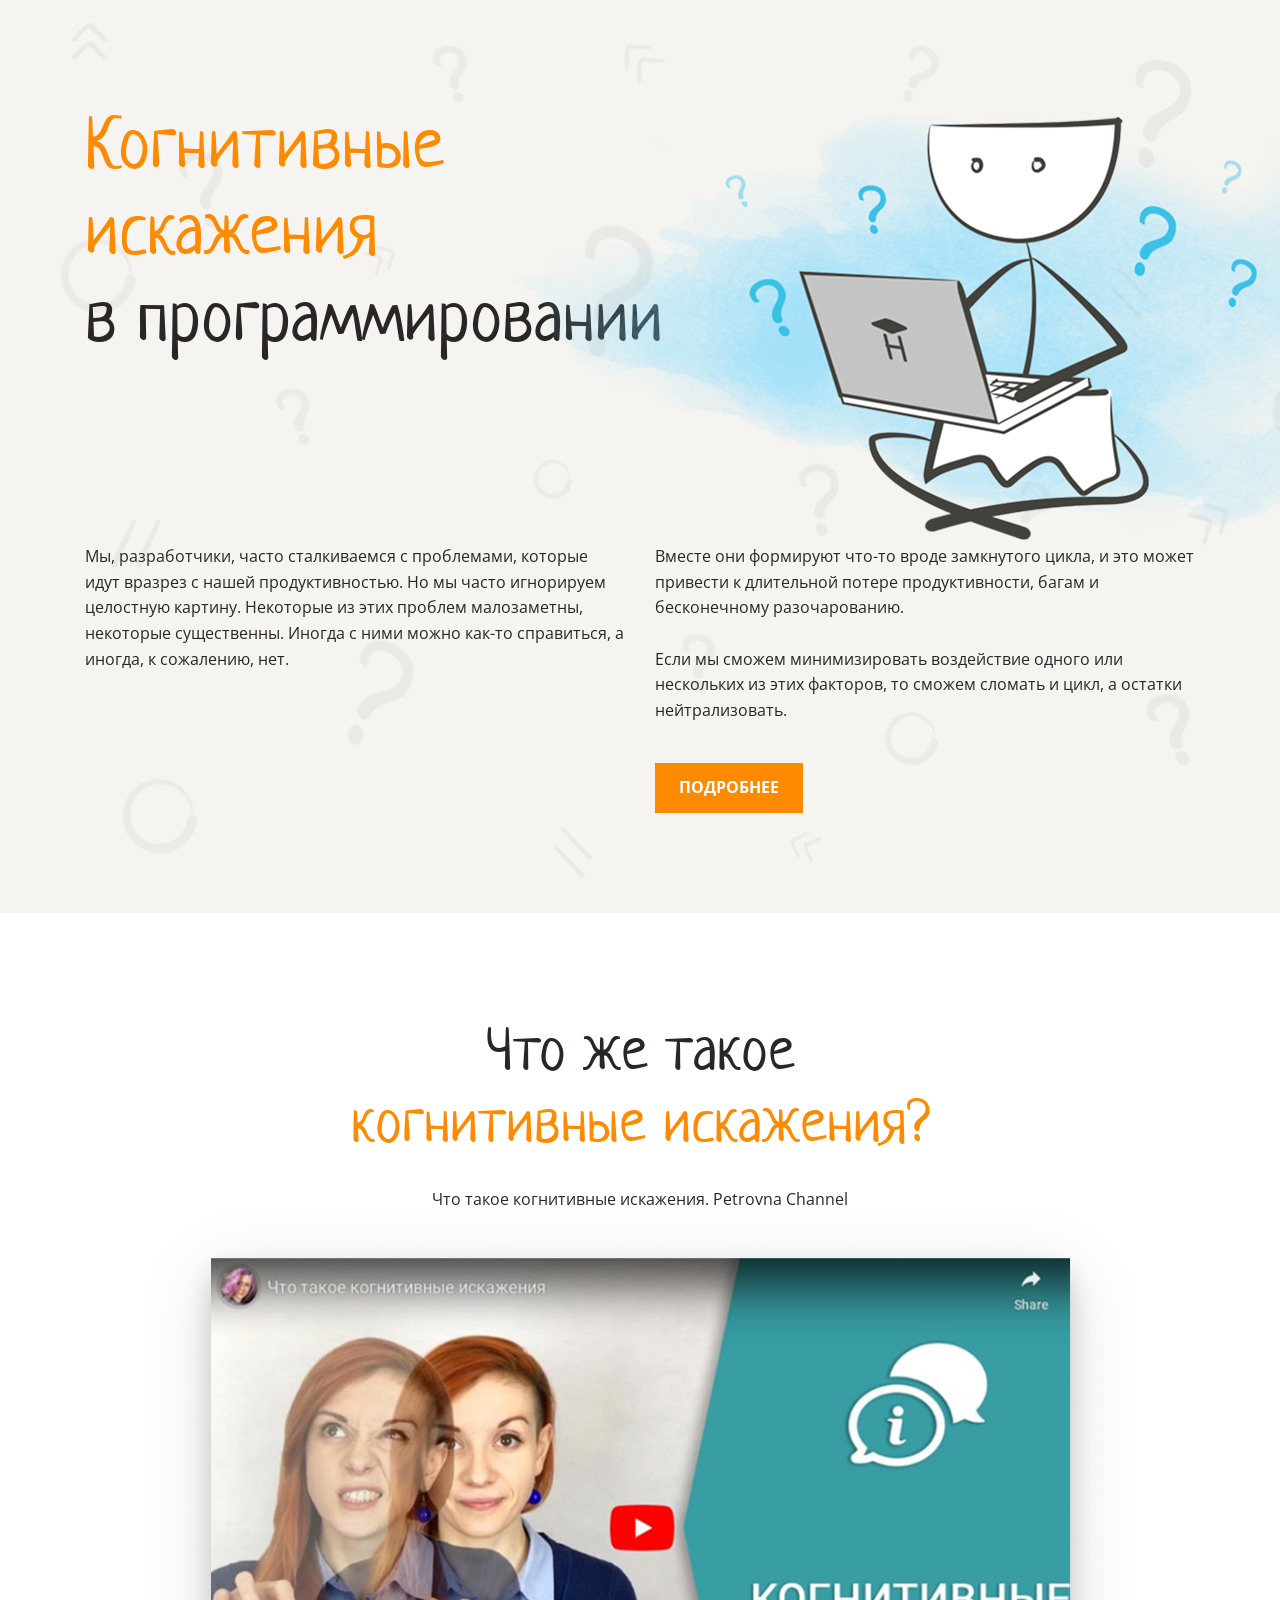
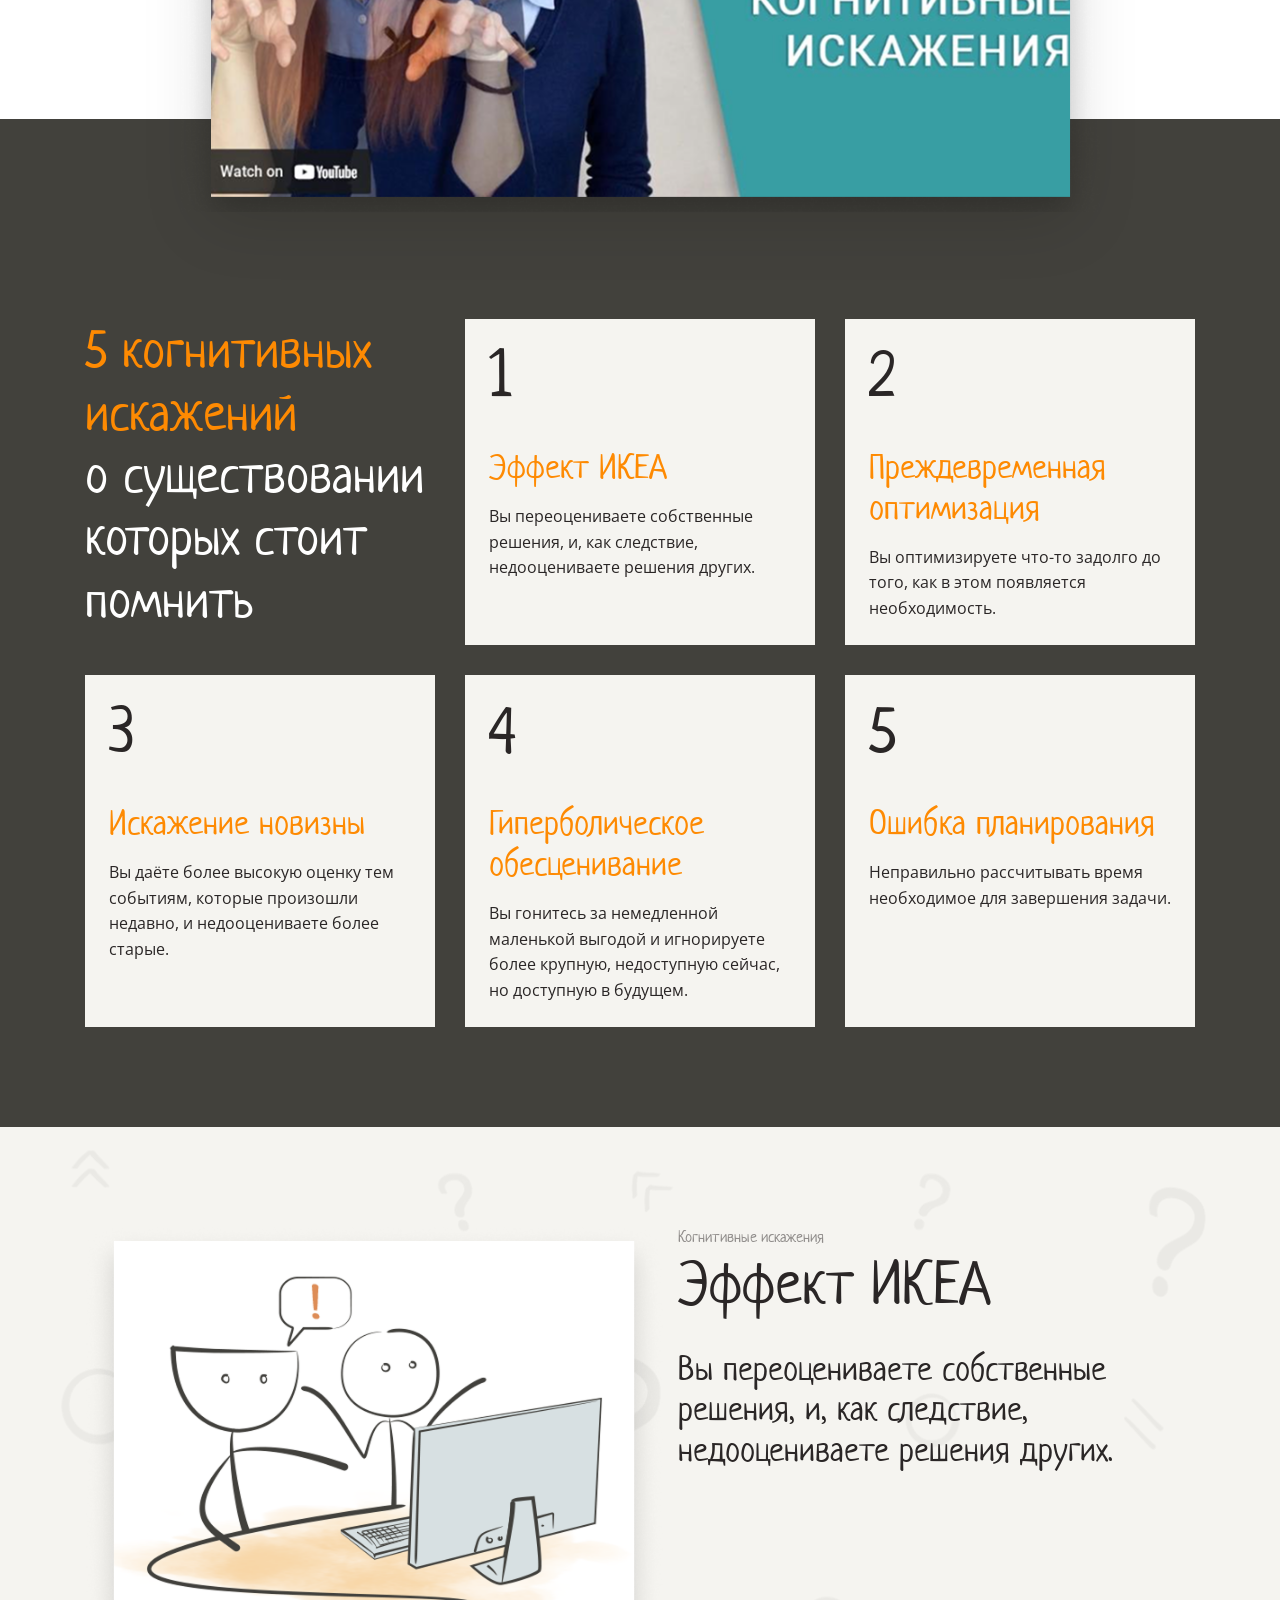
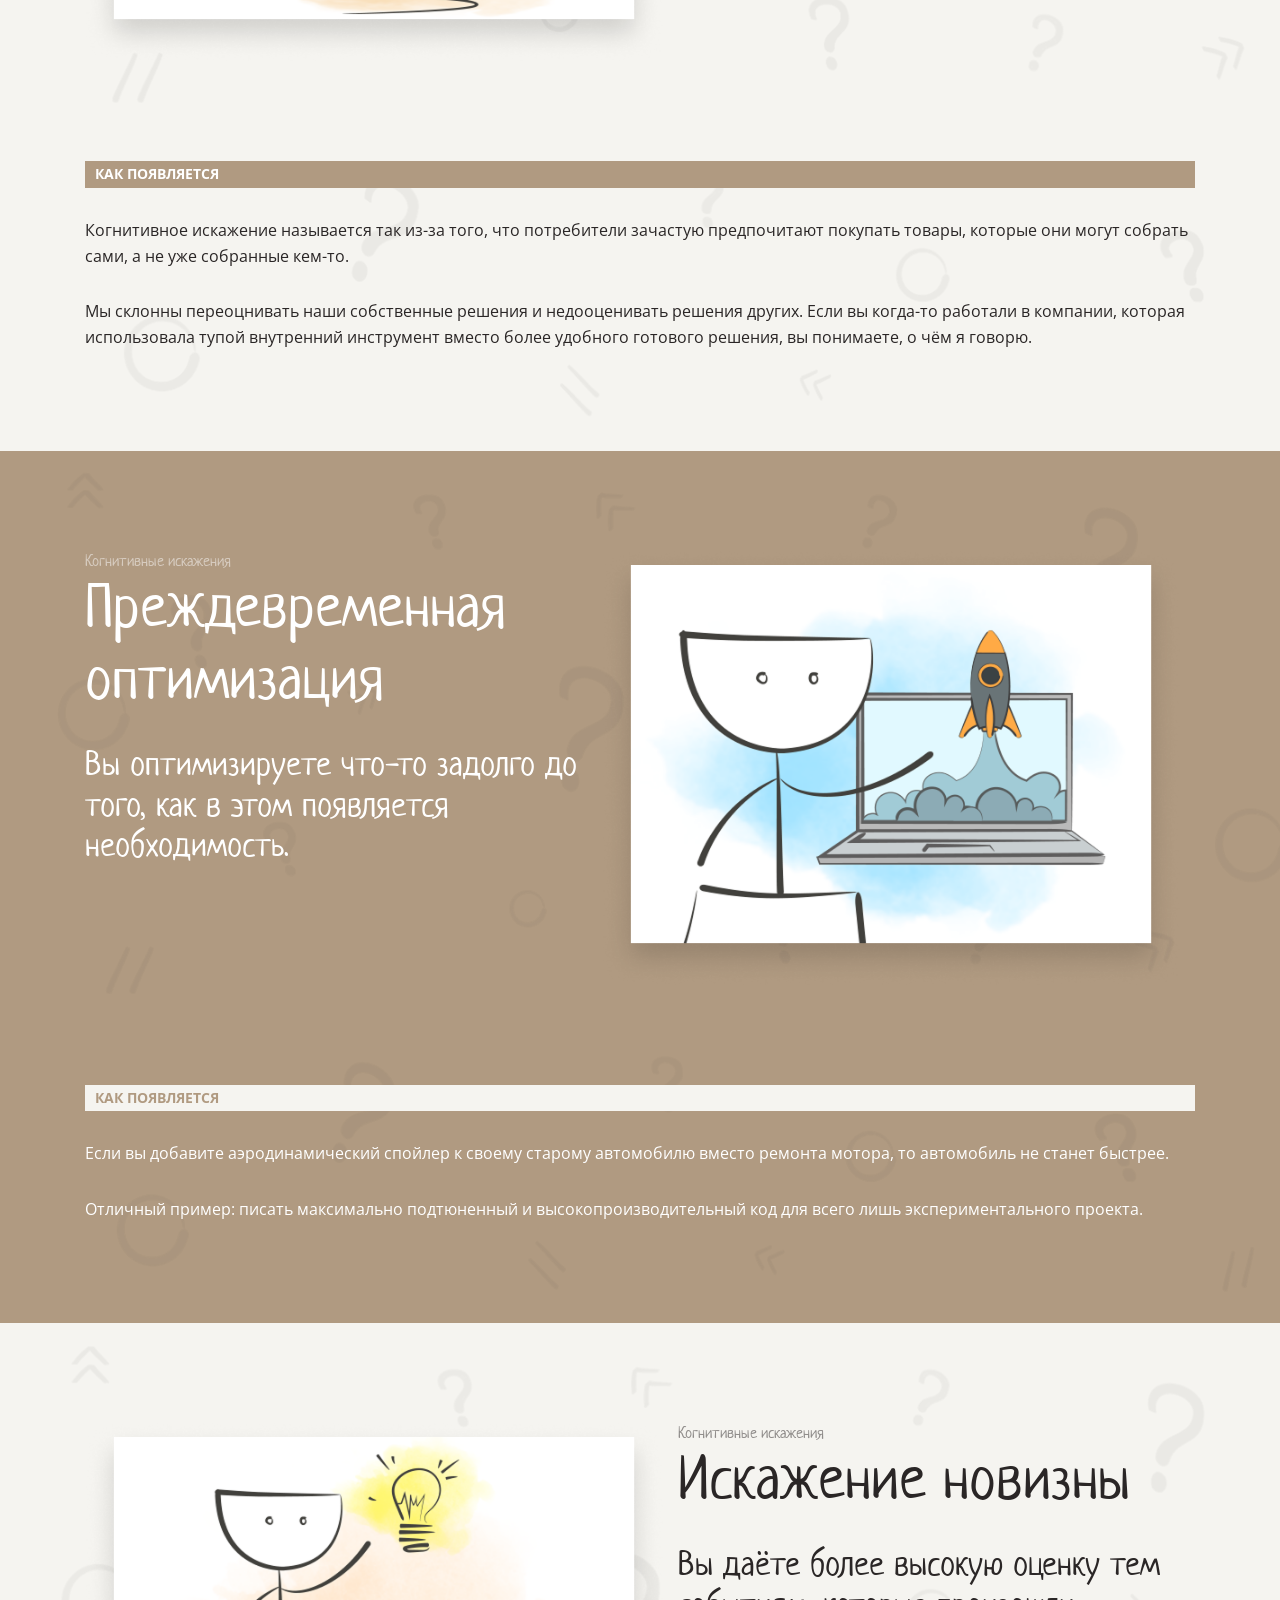
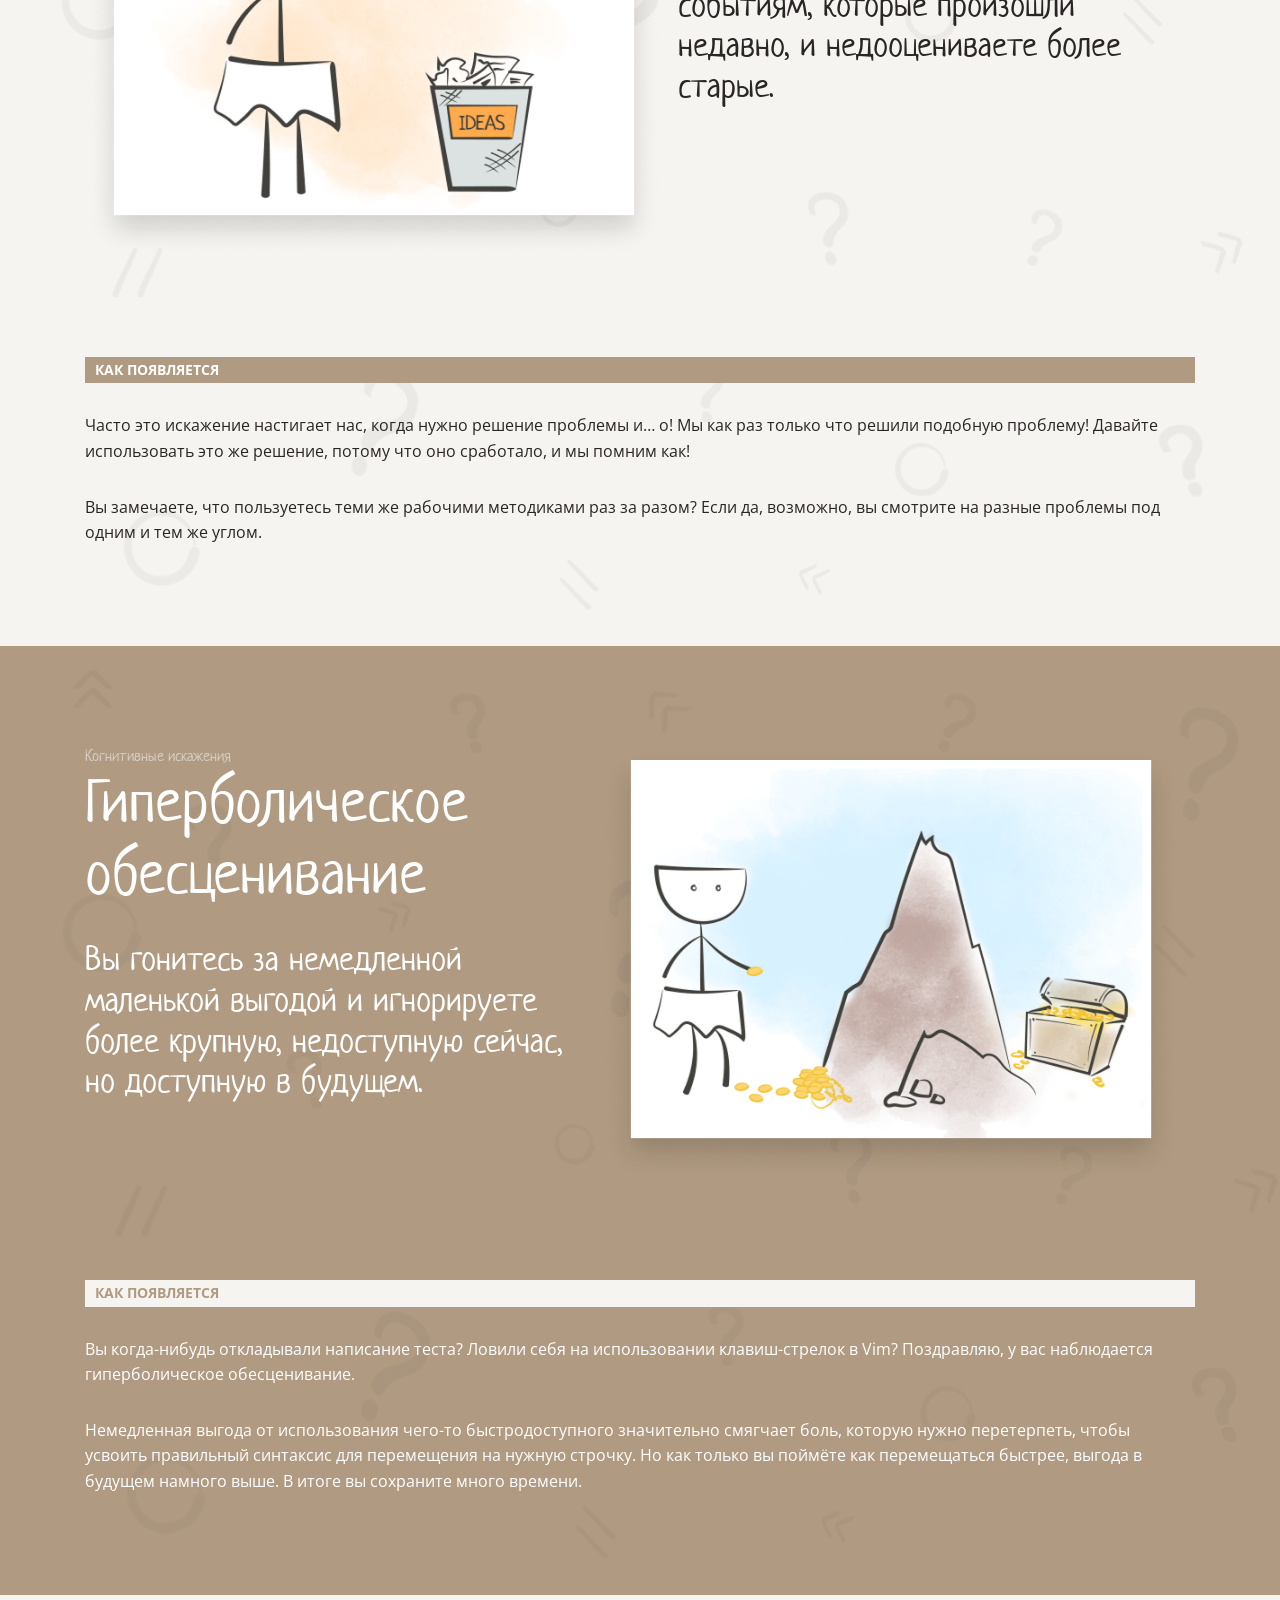
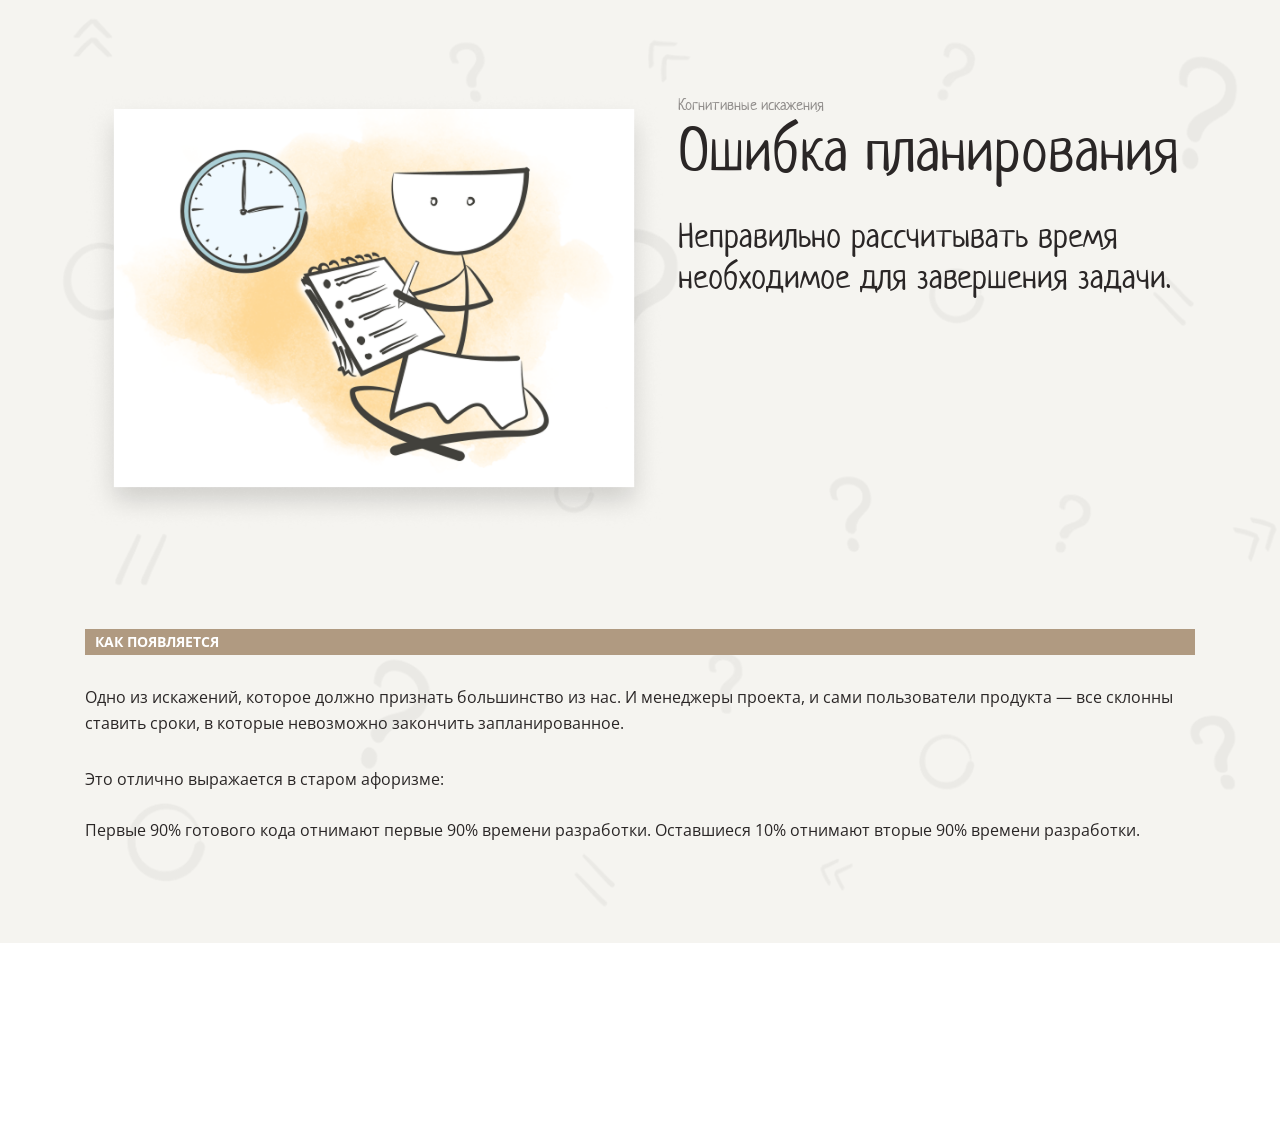
==== index.html @ e2f49291 "refactor: change header html and css - OOCSS and Atomic CSS" ====
<!doctype html>
<html lang="ru">
  <head>
    <meta charset="UTF-8" />
    <meta name="viewport" content="width=device-width, initial-scale=1.0" />
    <meta http-equiv="X-UA-Compatible" content="ie=edge" />
    <title>Когнитивные искажения</title>

    <link rel="stylesheet" href="./src/styles/style.css" />
  </head>
  <body>
    <header class="wrapper bg-light">
      <section>
        <div class="box">
          <h1 class="mb-185">
            <span class="text-primary">Когнитивные<br />искажения<br /></span>в
            программировании
          </h1>
          <img
            class="header-image"
            src="/images/image1.png"
            alt="Декоративная картинка"
          />
          <section class="header-container">
            <div class="header-column">
              <p>
                Мы, разработчики, часто сталкиваемся с проблемами, которые идут
                вразрез с нашей продуктивностью. Но мы часто игнорируем
                целостную картину. Некоторые из этих проблем малозаметны,
                некоторые существенны. Иногда с ними можно как-то справиться, а
                иногда, к сожалению, нет.
              </p>
            </div>
            <div class="header-column">
              <p>
                Вместе они формируют что-то вроде замкнутого цикла, и это может
                привести к длительной потере продуктивности, багам и
                бесконечному разочарованию.
              </p>
              <br />
              <p class="mb-40">
                Если мы сможем минимизировать воздействие одного или нескольких
                из этих факторов, то сможем сломать и цикл, а остатки
                нейтрализовать.
              </p>
              <a class="btn btn-primary" href="#navigation">Подробнее</a>
            </div>
          </section>
        </div>
      </section>
    </header>
    <main>
      <section id="preview-image" class="box">
        <h2 class="text-center mb-30">
          Что же такое<br /><span class="text-primary"
            >когнитивные искажения?</span
          >
        </h2>
        <figure class="text-center mb-n100">
          <figcaption class="mb-30">
            Что такое когнитивные искажения. Petrovna Channel
          </figcaption>
          <a
            href="https://youtu.be/jie9AizBqss?feature=shared"
            target="_blank"
            class="d-inline-block drop-shadow"
          >
            <img
              src="/images/video.png"
              alt="Превью"
              width="919"
              height="569"
            />
          </a>
        </figure>
      </section>
      <section id="navigation">
        <div class="box pt-200">
          <div class="squares-box">
            <h3 class="square">
              <span class="text-primary">5 когнитивных искажений</span><br />
              <span class="text-white"
                >о существовании которых стоит помнить</span
              >
            </h3>
            <article class="square">
              <div class="square-number mb-40">1</div>
              <h4 class="text-primary mb-16">Эффект ИКЕА</h4>
              <p>
                Вы переоцениваете собственные решения, и, как следствие,
                недооцениваете решения других.
              </p>
            </article>
            <article class="square">
              <div class="square-number mb-40">2</div>
              <h4 class="text-primary mb-16">Преждевременная оптимизация</h4>
              <p>
                Вы оптимизируете что-то задолго до того, как в этом появляется
                необходимость.
              </p>
            </article>
            <article class="square">
              <div class="square-number mb-40">3</div>
              <h4 class="text-primary mb-16">Искажение новизны</h4>
              <p>
                Вы даёте более высокую оценку тем событиям, которые произошли
                недавно, и недооцениваете более старые.
              </p>
            </article>
            <article class="square">
              <div class="square-number mb-40">4</div>
              <h4 class="text-primary mb-16">Гиперболическое обесценивание</h4>
              <p>
                Вы гонитесь за немедленной маленькой выгодой и игнорируете более
                крупную, недоступную сейчас, но доступную в будущем.
              </p>
            </article>
            <article class="square">
              <div class="square-number mb-40">5</div>
              <h4 class="text-primary mb-16">Ошибка планирования</h4>
              <p>
                Неправильно рассчитывать время необходимое для завершения
                задачи.
              </p>
            </article>
          </div>
        </div>
      </section>
      <section id="ikea-effect">
        <article class="box">
          <header class="ikea-effect-header mb-100">
            <img
              src="/images/persons.png"
              alt="Декоративная картинка"
              width="578"
              height="434"
            />
            <div class="w-502">
              <p class="text-secondary font-neucha font-24 ln-12">
                Когнитивные искажения
              </p>
              <h2 class="mb-30">Эффект ИКЕА</h2>
              <p class="font-neucha text-34 ln-12">
                Вы переоцениваете собственные решения, и, как следствие,
                недооцениваете решения других.
              </p>
            </div>
          </header>
          <section class="ikea-effect-content">
            <h5 class="block-header">Как появляется</h5>
            <p class="column">
              Когнитивное искажение называется так из-за того, что потребители
              зачастую предпочитают покупать товары, которые они могут собрать
              сами, а не уже собранные кем-то.
            </p>
            <p class="column">
              Мы склонны переоцнивать наши собственные решения и недооценивать
              решения других. Если вы когда-то работали в компании, которая
              использовала тупой внутренний инструмент вместо более удобного
              готового решения, вы понимаете, о чём я говорю.
            </p>
          </section>
        </article>
      </section>

      <section id="premature-optimization">
        <article class="box">
          <header class="ikea-effect-header mb-100">
            <div class="w-502">
              <p class="text-secondary-light font-neucha font-24 ln-12">
                Когнитивные искажения
              </p>
              <h2 class="mb-30 text-white">Преждевременная оптимизация</h2>
              <p class="font-neucha text-34 ln-12 text-white">
                Вы оптимизируете что-то задолго до того, как в этом появляется
                необходимость.
              </p>
            </div>
            <img
              src="/images/laptop.png"
              alt="Декоративная картинка"
              width="578"
              height="434"
            />
          </header>
          <section class="ikea-effect-content">
            <h5 class="block-header text-brown bg-light">Как появляется</h5>
            <p class="column text-white">
              Если вы добавите аэродинамический спойлер к своему старому
              автомобилю вместо ремонта мотора, то автомобиль не станет быстрее.
            </p>
            <p class="column text-white">
              Отличный пример: писать максимально подтюненный и
              высокопроизводительный код для всего лишь экспериментального
              проекта.
            </p>
          </section>
        </article>
      </section>

      <section id="distortion-of-novelty">
        <article class="box">
          <header class="ikea-effect-header mb-100">
            <img
              src="/images/person2.png"
              alt="Декоративная картинка"
              width="578"
              height="434"
            />
            <div class="w-502">
              <p class="text-secondary font-neucha font-24 ln-12">
                Когнитивные искажения
              </p>
              <h2 class="mb-30 text-dark">Искажение новизны</h2>
              <p class="font-neucha text-34 ln-12 text-dark">
                Вы даёте более высокую оценку тем событиям, которые произошли
                недавно, и недооцениваете более старые.
              </p>
            </div>
          </header>
          <section class="ikea-effect-content">
            <h5 class="block-header text-white bg-brown">Как появляется</h5>
            <p class="column text-dark">
              Часто это искажение настигает нас, когда нужно решение проблемы и…
              о! Мы как раз только что решили подобную проблему! Давайте
              использовать это же решение, потому что оно сработало, и мы помним
              как!
            </p>
            <p class="column text-dark">
              Вы замечаете, что пользуетесь теми же рабочими методиками раз за
              разом? Если да, возможно, вы смотрите на разные проблемы под одним
              и тем же углом.
            </p>
          </section>
        </article>
      </section>

      <section id="premature-optimization">
        <article class="box">
          <header class="ikea-effect-header mb-100">
            <div class="w-502">
              <p class="text-secondary-light font-neucha font-24 ln-12">
                Когнитивные искажения
              </p>
              <h2 class="mb-30 text-white">Гиперболическое обесценивание</h2>
              <p class="font-neucha text-34 ln-12 text-white">
                Вы гонитесь за немедленной маленькой выгодой и игнорируете более
                крупную, недоступную сейчас, но доступную в будущем.
              </p>
            </div>
            <img
              src="/images/mountain.png"
              alt="Декоративная картинка"
              width="578"
              height="434"
            />
          </header>
          <section class="ikea-effect-content">
            <h5 class="block-header text-brown bg-light">Как появляется</h5>
            <p class="column text-white">
              Вы когда-нибудь откладывали написание теста? Ловили себя на
              использовании клавиш-стрелок в Vim? Поздравляю, у вас наблюдается
              гиперболическое обесценивание.
            </p>
            <p class="column text-white">
              Немедленная выгода от использования чего-то быстродоступного
              значительно смягчает боль, которую нужно перетерпеть, чтобы
              усвоить правильный синтаксис для перемещения на нужную строчку. Но
              как только вы поймёте как перемещаться быстрее, выгода в будущем
              намного выше. В итоге вы сохраните много времени.
            </p>
          </section>
        </article>
      </section>

      <section id="distortion-of-novelty">
        <article class="box">
          <header class="ikea-effect-header mb-100">
            <img
              src="/images/notebook.png"
              alt="Декоративная картинка"
              width="578"
              height="434"
            />
            <div class="w-502">
              <p class="text-secondary font-neucha font-24 ln-12">
                Когнитивные искажения
              </p>
              <h2 class="mb-30 text-dark">Ошибка планирования</h2>
              <p class="font-neucha text-34 ln-12 text-dark">
                Неправильно рассчитывать время необходимое для завершения
                задачи.
              </p>
            </div>
          </header>
          <section class="ikea-effect-content">
            <h5 class="block-header text-white bg-brown">Как появляется</h5>
            <p class="column text-dark">
              Одно из искажений, которое должно признать большинство из нас. И
              менеджеры проекта, и сами пользователи продукта — все склонны
              ставить сроки, в которые невозможно закончить запланированное.
            </p>
            <p class="column text-dark">
              Это отлично выражается в старом афоризме:<br /><br />
              Первые 90% готового кода отнимают первые 90% времени разработки.
              Оставшиеся 10% отнимают вторые 90% времени разработки.
            </p>
          </section>
        </article>
      </section>
    </main>
    <footer class="box"></footer>
  </body>
</html>
---- src/styles/style.css ----
@font-face {
  font-family: "Neucha";
  src: url("/fonts/Neucha-Regular.woff2") format("woff2");
  font-weight: 400;
  font-style: normal;
  font-display: swap;
}

@font-face {
  font-family: "Open Sans";
  src: url("/fonts/OpenSans-Regular.woff2") format("woff2");
  font-weight: 400;
  font-style: normal;
  font-display: swap;
}

@font-face {
  font-family: "Open Sans";
  src: url("/fonts/OpenSans-Bold.woff2") format("woff2");
  font-weight: 700;
  font-style: normal;
  font-display: swap;
}

:root {
  --color-white: #fff;
  --color-white-transparent: #d7ccc0;
  --color-light: #f5f4f0;
  --color-primary: #fe8a02;
  --color-dark-primary: #42413C;
  --color-dark: #2a2626;
  --color-dark-transparent: #908d8b;
  --color-brown: #b09a81;
  --color-blue: #1085c5;

  --line-height-base: 1.6em;
  --font-color: var(--color-dark);
  --font-size-base: 16px;
}

* {
  box-sizing: border-box;
  padding: 0;
  margin: 0;
  border: none;
}

body {
  font-family: "Open Sans", sans-serif;
  font-size: var(--font-size-base);
  font-weight: 400;
  font-style: normal;
  line-height: var(--line-height-base);
  color: var(--font-color);
}

h1, h2, h3, h4, h5, h6 {
  font-family: 'Neucha', sans-serif;
  font-weight: 400;
  font-style: normal;
  line-height: 1.2em;
}

h1 {
  font-size: 72px;
}

h2 {
  font-size: 60px;
}

h3 {
  font-size: 52px;
}

h4 {
  font-size: 34px;
}

h5 {
  font-size: 14px;
}

.header-image {
  position: absolute;
  top: 55px;
  right: -270px;
  height: 525px;
}

.header-container {
  display: flex;
  gap: 30px;
}

.header-column {
  width: 540px;
}

.box {
  position: relative;
  width: 1110px;
  padding-block: 100px;
  margin-inline: auto;
}

.wrapper {
  position: relative;
}

.wrapper::before {
  content: "";
  position: absolute;
  inset: 0;
  width: 100%;
  height: 100%;
  background-image: url("/images/background.png");
  background-repeat: no-repeat;
  background-size: cover;
}

.btn {
  display: inline-block;
  padding: 12px 24px;
}

.btn-primary {
  font-weight: 700;
  text-decoration: none;
  text-transform: uppercase;
  letter-spacing: 0;
  color: var(--color-white);
  background-color: var(--color-primary);
}

#navigation {
  position: relative;
}

#navigation::before {
  content: "";
  position: absolute;
  inset: 0;
  background-color: var(--color-dark-primary);
  z-index: -1;
}

.squares-box {
  display: flex;
  flex-flow: row wrap;
  gap: 30px;
}

.square {
  width: 350px;
  flex: 0 0 350px;
}

article.square {
  padding: 24px;
  background-color: var(--color-light);
}

.square-number {
  font-family: 'Neucha', sans-serif;
  font-weight: 400;
  font-style: normal;
  font-size: 64px;
  line-height: 1;
}

#ikea-effect {
  position: relative;
}

#ikea-effect::before {
  content: "";
  position: absolute;
  inset: 0;
  background-color: var(--color-light);
  background-image: url("/images/background.png");
  background-repeat: no-repeat;
  background-size: cover;
  z-index: -1;
}

.ikea-effect-header {
  display: flex;
  flex-flow: column wrap;
  height: 434px;
}

.ikea-effect-content {
  display: flex;
  flex-flow: row wrap;
  gap: 30px 20px;
}

.block-header {
  width: 100%;
  padding: 5px 10px;
  font-family: "Open Sans";
  font-weight: 700;
  text-transform: uppercase;
  color: var(--color-white);
  background-color: var(--color-brown);
}

#premature-optimization {
  position: relative;
}

#premature-optimization::before {
  content: "";
  position: absolute;
  inset: 0;
  background-color: var(--color-brown);
  background-image: url("/images/background.png");
  background-repeat: no-repeat;
  background-size: cover;
  z-index: -1;
}

#distortion-of-novelty {
  position: relative;
}

#distortion-of-novelty::before {
  content: "";
  position: absolute;
  inset: 0;
  background-color: var(--color-light);
  background-image: url("/images/background.png");
  background-repeat: no-repeat;
  background-size: cover;
  z-index: -1;
}

.d-inline-block {
  display: inline-block;
}

.w-502 {
  width: 502px;
}

.mb-185 {
  margin-bottom: 185px;
}

.mb-100 {
  margin-bottom: 100px;
}

.mb-40 {
  margin-bottom: 40px;
}

.mb-30 {
  margin-bottom: 30px;
}

.mb-16 {
  margin-bottom: 16px;
}

.mb-n100 {
  margin-bottom: -200px;
}

.pt-200 {
  padding-top: 200px;
}

.text-primary {
  color: var(--color-primary);
}

.text-secondary {
  color: var(--color-dark-transparent);
}

.text-secondary-light {
  color: var(--color-white-transparent);
}

.text-white {
  color: var(--color-white);
}

.text-brown {
  color: var(--color-brown);
}

.text-34 {
  font-size: 34px;
}

.text-24 {
  font-size: 24px;
}

.text-white {
  color: var(--color-white);
}

.text-dark {
  color: var(--color-dark);
}

.text-center {
  text-align: center;
}

.font-neucha {
  font-family: "Neucha";
}

.font-bold {
  font-weight: bold;
}

.ln-12 {
  line-height: 1.2;
}

.bg-light {
  background-color: var(--color-light);
}

.bg-brown {
  background-color: var(--color-brown);
}

.drop-shadow {
  filter: drop-shadow(0 16px 32px rgba(0 0 0 / 15%));
}
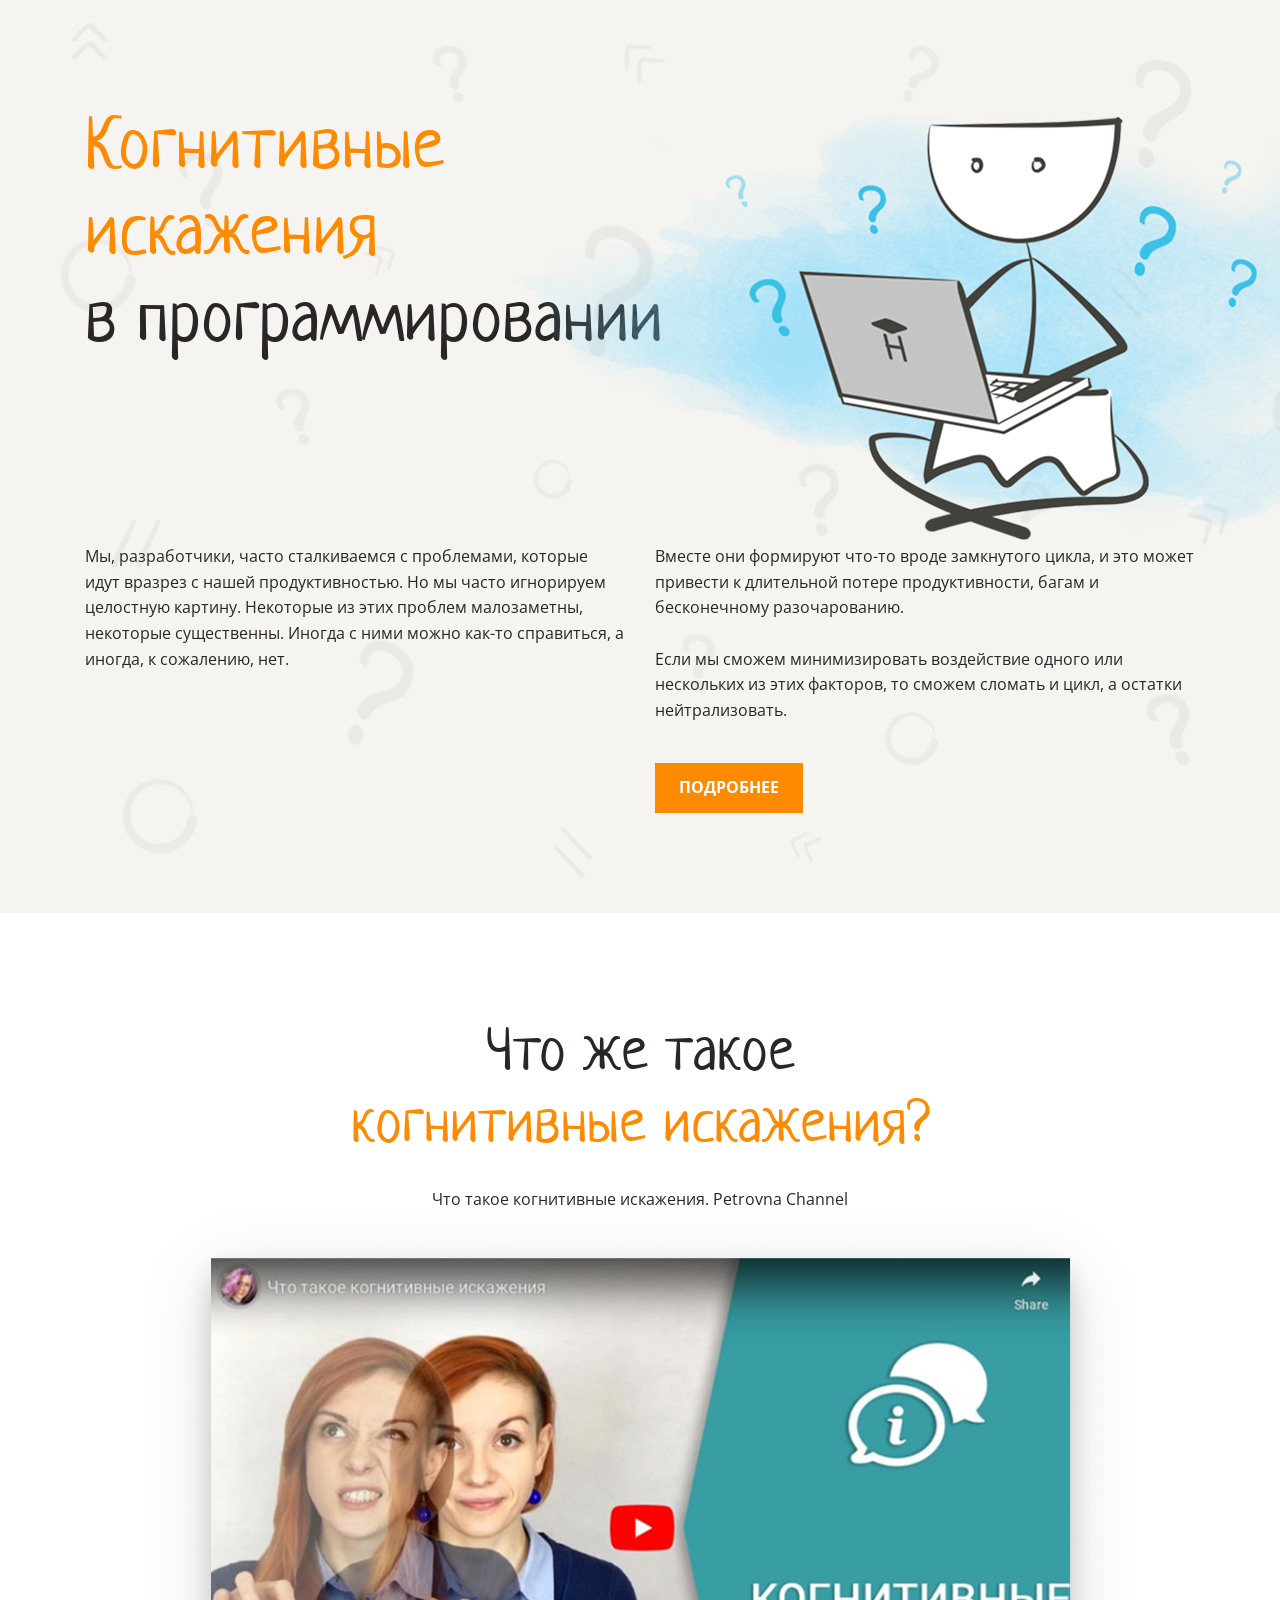
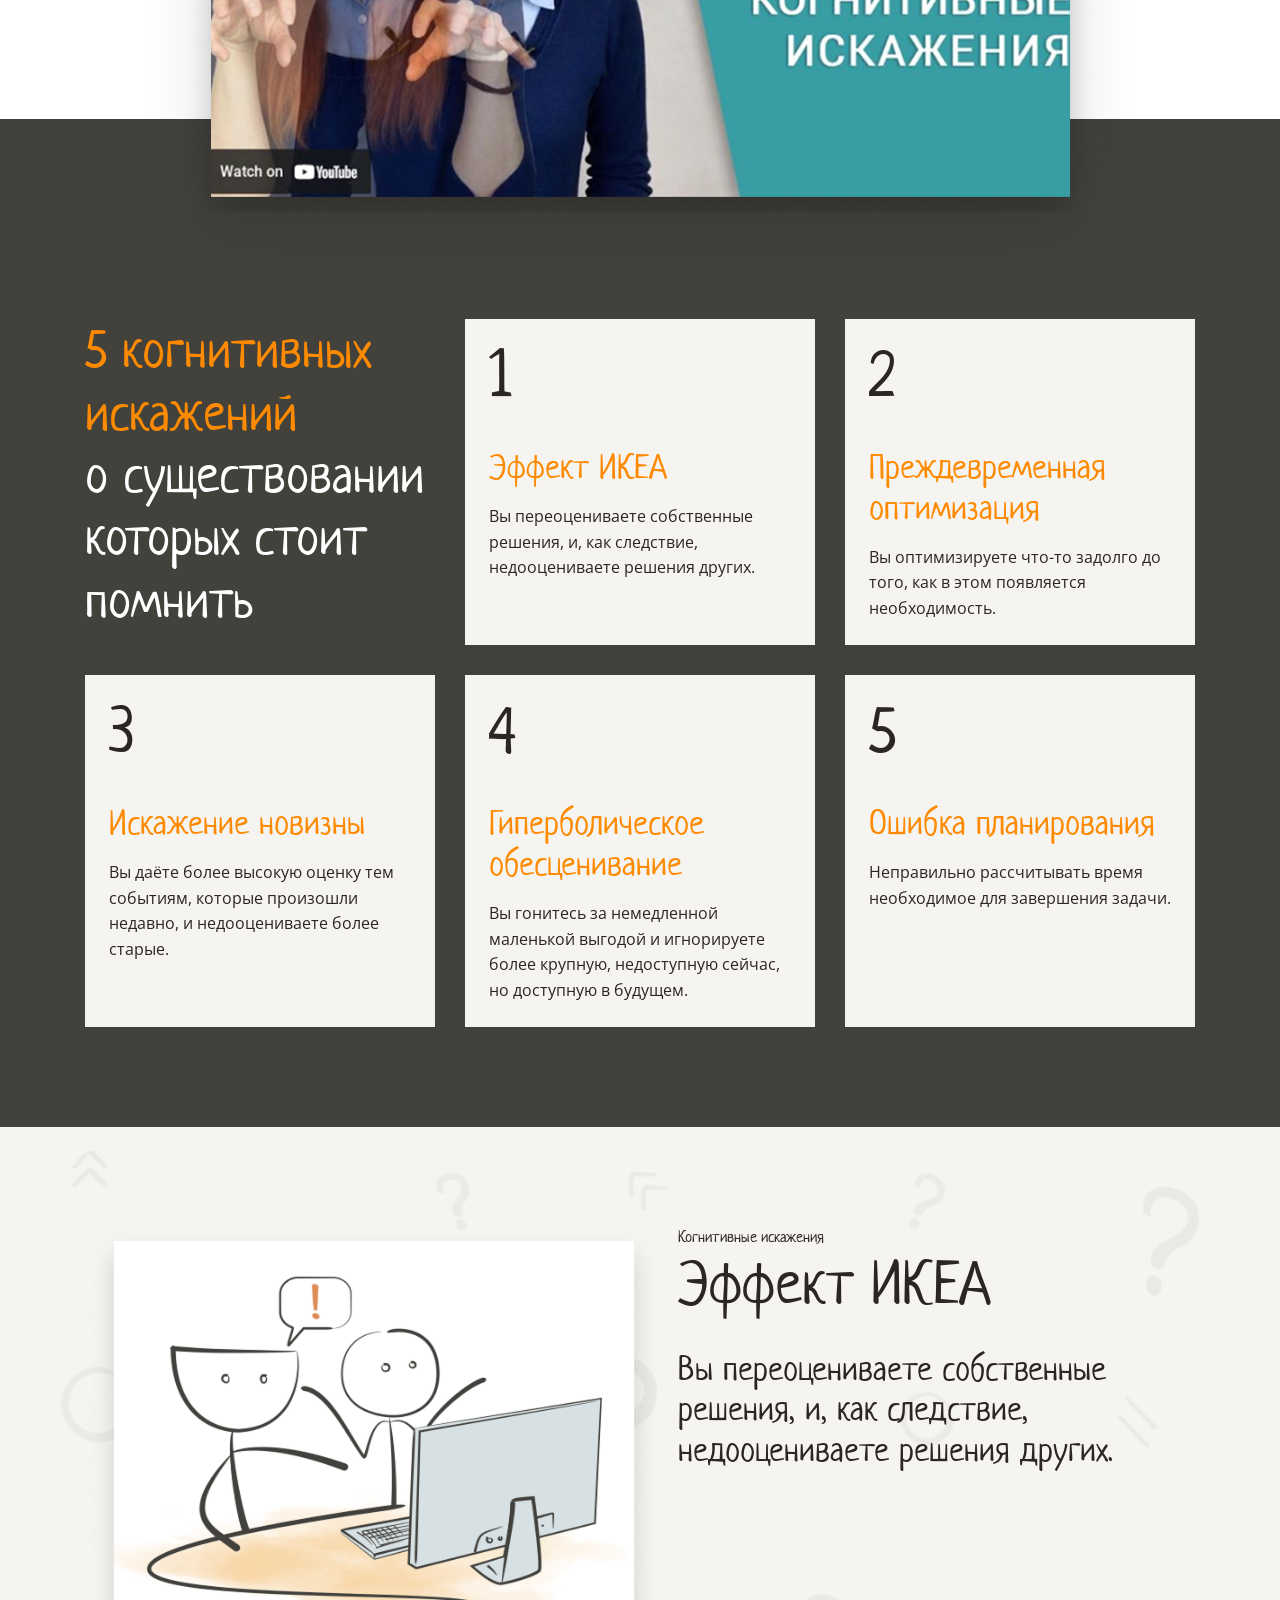
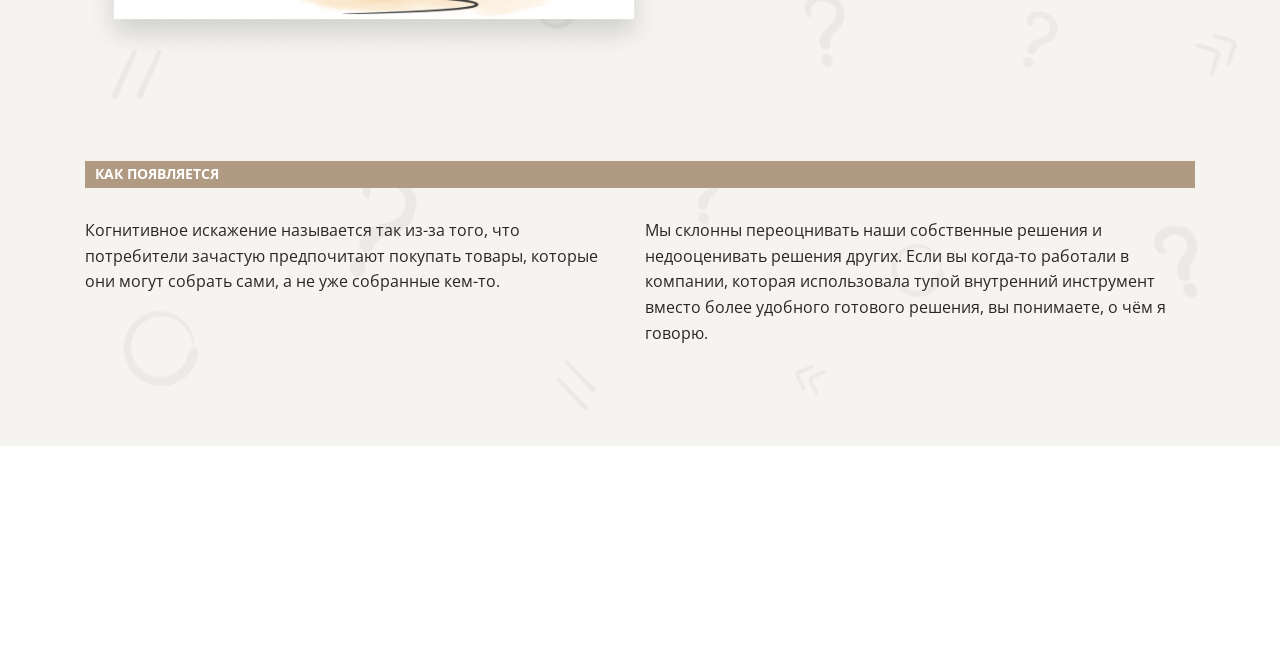
==== commit e92f0f4a: "refactor: ikea effect and delete wrong page" ====
--- a/index.html
+++ b/index.html
@@ -9,7 +9,7 @@
     <link rel="stylesheet" href="./src/styles/style.css" />
   </head>
   <body>
-    <header class="wrapper bg-light">
+    <header class="wrapper wrapper-light">
       <section>
         <div class="box">
           <h1 class="mb-185">
@@ -49,6 +49,7 @@
         </div>
       </section>
     </header>
+
     <main>
       <section id="preview-image" class="box">
         <h2 class="text-center mb-30">
@@ -66,7 +67,7 @@
             class="d-inline-block drop-shadow"
           >
             <img
-              src="/images/video.png"
+              src="/images/preview.png"
               alt="Превью"
               width="919"
               height="569"
@@ -74,49 +75,50 @@
           </a>
         </figure>
       </section>
-      <section id="navigation">
+
+      <section id="navigation" class="wrapper wrapper-no-bg wrapper-dark-primary">
         <div class="box pt-200">
-          <div class="squares-box">
-            <h3 class="square">
+          <div class="navigation-cards">
+            <h3 class="card card-header card-transparent">
               <span class="text-primary">5 когнитивных искажений</span><br />
               <span class="text-white"
                 >о существовании которых стоит помнить</span
               >
             </h3>
-            <article class="square">
-              <div class="square-number mb-40">1</div>
+            <article class="card card-light">
+              <div class="card-number mb-40">1</div>
               <h4 class="text-primary mb-16">Эффект ИКЕА</h4>
               <p>
                 Вы переоцениваете собственные решения, и, как следствие,
                 недооцениваете решения других.
               </p>
             </article>
-            <article class="square">
-              <div class="square-number mb-40">2</div>
+            <article class="card card-light">
+              <div class="card-number mb-40">2</div>
               <h4 class="text-primary mb-16">Преждевременная оптимизация</h4>
               <p>
                 Вы оптимизируете что-то задолго до того, как в этом появляется
                 необходимость.
               </p>
             </article>
-            <article class="square">
-              <div class="square-number mb-40">3</div>
+            <article class="card card-light">
+              <div class="card-number mb-40">3</div>
               <h4 class="text-primary mb-16">Искажение новизны</h4>
               <p>
                 Вы даёте более высокую оценку тем событиям, которые произошли
                 недавно, и недооцениваете более старые.
               </p>
             </article>
-            <article class="square">
-              <div class="square-number mb-40">4</div>
+            <article class="card card-light">
+              <div class="card-number mb-40">4</div>
               <h4 class="text-primary mb-16">Гиперболическое обесценивание</h4>
               <p>
                 Вы гонитесь за немедленной маленькой выгодой и игнорируете более
                 крупную, недоступную сейчас, но доступную в будущем.
               </p>
             </article>
-            <article class="square">
-              <div class="square-number mb-40">5</div>
+            <article class="card card-light">
+              <div class="card-number mb-40">5</div>
               <h4 class="text-primary mb-16">Ошибка планирования</h4>
               <p>
                 Неправильно рассчитывать время необходимое для завершения
@@ -126,9 +128,10 @@
           </div>
         </div>
       </section>
-      <section id="ikea-effect">
+
+      <section id="ikea-effect" class="wrapper wrapper-light">
         <article class="box">
-          <header class="ikea-effect-header mb-100">
+          <header class="effect-header">
             <img
               src="/images/persons.png"
               alt="Декоративная картинка"
@@ -136,7 +139,7 @@
               height="434"
             />
             <div class="w-502">
-              <p class="text-secondary font-neucha font-24 ln-12">
+              <p class="font-neucha font-24 ln-12 text-secondary-dark-dark">
                 Когнитивные искажения
               </p>
               <h2 class="mb-30">Эффект ИКЕА</h2>
@@ -146,14 +149,14 @@
               </p>
             </div>
           </header>
-          <section class="ikea-effect-content">
-            <h5 class="block-header">Как появляется</h5>
-            <p class="column">
+          <section class="effect-columns">
+            <h5 class="effect-title effect-title-brown">Как появляется</h5>
+            <p class="effect-column">
               Когнитивное искажение называется так из-за того, что потребители
               зачастую предпочитают покупать товары, которые они могут собрать
               сами, а не уже собранные кем-то.
             </p>
-            <p class="column">
+            <p class="effect-column">
               Мы склонны переоцнивать наши собственные решения и недооценивать
               решения других. Если вы когда-то работали в компании, которая
               использовала тупой внутренний инструмент вместо более удобного
@@ -162,152 +165,6 @@
           </section>
         </article>
       </section>
-
-      <section id="premature-optimization">
-        <article class="box">
-          <header class="ikea-effect-header mb-100">
-            <div class="w-502">
-              <p class="text-secondary-light font-neucha font-24 ln-12">
-                Когнитивные искажения
-              </p>
-              <h2 class="mb-30 text-white">Преждевременная оптимизация</h2>
-              <p class="font-neucha text-34 ln-12 text-white">
-                Вы оптимизируете что-то задолго до того, как в этом появляется
-                необходимость.
-              </p>
-            </div>
-            <img
-              src="/images/laptop.png"
-              alt="Декоративная картинка"
-              width="578"
-              height="434"
-            />
-          </header>
-          <section class="ikea-effect-content">
-            <h5 class="block-header text-brown bg-light">Как появляется</h5>
-            <p class="column text-white">
-              Если вы добавите аэродинамический спойлер к своему старому
-              автомобилю вместо ремонта мотора, то автомобиль не станет быстрее.
-            </p>
-            <p class="column text-white">
-              Отличный пример: писать максимально подтюненный и
-              высокопроизводительный код для всего лишь экспериментального
-              проекта.
-            </p>
-          </section>
-        </article>
-      </section>
-
-      <section id="distortion-of-novelty">
-        <article class="box">
-          <header class="ikea-effect-header mb-100">
-            <img
-              src="/images/person2.png"
-              alt="Декоративная картинка"
-              width="578"
-              height="434"
-            />
-            <div class="w-502">
-              <p class="text-secondary font-neucha font-24 ln-12">
-                Когнитивные искажения
-              </p>
-              <h2 class="mb-30 text-dark">Искажение новизны</h2>
-              <p class="font-neucha text-34 ln-12 text-dark">
-                Вы даёте более высокую оценку тем событиям, которые произошли
-                недавно, и недооцениваете более старые.
-              </p>
-            </div>
-          </header>
-          <section class="ikea-effect-content">
-            <h5 class="block-header text-white bg-brown">Как появляется</h5>
-            <p class="column text-dark">
-              Часто это искажение настигает нас, когда нужно решение проблемы и…
-              о! Мы как раз только что решили подобную проблему! Давайте
-              использовать это же решение, потому что оно сработало, и мы помним
-              как!
-            </p>
-            <p class="column text-dark">
-              Вы замечаете, что пользуетесь теми же рабочими методиками раз за
-              разом? Если да, возможно, вы смотрите на разные проблемы под одним
-              и тем же углом.
-            </p>
-          </section>
-        </article>
-      </section>
-
-      <section id="premature-optimization">
-        <article class="box">
-          <header class="ikea-effect-header mb-100">
-            <div class="w-502">
-              <p class="text-secondary-light font-neucha font-24 ln-12">
-                Когнитивные искажения
-              </p>
-              <h2 class="mb-30 text-white">Гиперболическое обесценивание</h2>
-              <p class="font-neucha text-34 ln-12 text-white">
-                Вы гонитесь за немедленной маленькой выгодой и игнорируете более
-                крупную, недоступную сейчас, но доступную в будущем.
-              </p>
-            </div>
-            <img
-              src="/images/mountain.png"
-              alt="Декоративная картинка"
-              width="578"
-              height="434"
-            />
-          </header>
-          <section class="ikea-effect-content">
-            <h5 class="block-header text-brown bg-light">Как появляется</h5>
-            <p class="column text-white">
-              Вы когда-нибудь откладывали написание теста? Ловили себя на
-              использовании клавиш-стрелок в Vim? Поздравляю, у вас наблюдается
-              гиперболическое обесценивание.
-            </p>
-            <p class="column text-white">
-              Немедленная выгода от использования чего-то быстродоступного
-              значительно смягчает боль, которую нужно перетерпеть, чтобы
-              усвоить правильный синтаксис для перемещения на нужную строчку. Но
-              как только вы поймёте как перемещаться быстрее, выгода в будущем
-              намного выше. В итоге вы сохраните много времени.
-            </p>
-          </section>
-        </article>
-      </section>
-
-      <section id="distortion-of-novelty">
-        <article class="box">
-          <header class="ikea-effect-header mb-100">
-            <img
-              src="/images/notebook.png"
-              alt="Декоративная картинка"
-              width="578"
-              height="434"
-            />
-            <div class="w-502">
-              <p class="text-secondary font-neucha font-24 ln-12">
-                Когнитивные искажения
-              </p>
-              <h2 class="mb-30 text-dark">Ошибка планирования</h2>
-              <p class="font-neucha text-34 ln-12 text-dark">
-                Неправильно рассчитывать время необходимое для завершения
-                задачи.
-              </p>
-            </div>
-          </header>
-          <section class="ikea-effect-content">
-            <h5 class="block-header text-white bg-brown">Как появляется</h5>
-            <p class="column text-dark">
-              Одно из искажений, которое должно признать большинство из нас. И
-              менеджеры проекта, и сами пользователи продукта — все склонны
-              ставить сроки, в которые невозможно закончить запланированное.
-            </p>
-            <p class="column text-dark">
-              Это отлично выражается в старом афоризме:<br /><br />
-              Первые 90% готового кода отнимают первые 90% времени разработки.
-              Оставшиеся 10% отнимают вторые 90% времени разработки.
-            </p>
-          </section>
-        </article>
-      </section>
     </main>
     <footer class="box"></footer>
   </body>
--- a/src/styles/style.css
+++ b/src/styles/style.css
@@ -97,6 +97,52 @@
   width: 540px;
 }
 
+.btn {
+  display: inline-block;
+  padding: 12px 24px;
+}
+
+.btn-primary {
+  font-weight: 700;
+  text-decoration: none;
+  text-transform: uppercase;
+  letter-spacing: 0;
+  color: var(--color-white);
+  background-color: var(--color-primary);
+}
+
+.navigation-cards {
+  display: flex;
+  flex-flow: row wrap;
+  gap: 30px;
+}
+
+.card {
+  width: 350px;
+  flex: 0 0 350px;
+  padding: 24px;
+}
+
+.card-header {
+  padding: 0;
+}
+
+.card-transparent {
+  background-color: transparent;
+}
+
+.card-light {
+  background-color: var(--color-light);
+}
+
+.card-number {
+  font-family: 'Neucha', sans-serif;
+  font-weight: 400;
+  font-style: normal;
+  font-size: 64px;
+  line-height: 1;
+}
+
 .box {
   position: relative;
   width: 1110px;
@@ -117,127 +163,56 @@
   background-image: url("/images/background.png");
   background-repeat: no-repeat;
   background-size: cover;
-}
-
-.btn {
-  display: inline-block;
-  padding: 12px 24px;
-}
-
-.btn-primary {
-  font-weight: 700;
-  text-decoration: none;
-  text-transform: uppercase;
-  letter-spacing: 0;
-  color: var(--color-white);
-  background-color: var(--color-primary);
-}
-
-#navigation {
-  position: relative;
-}
-
-#navigation::before {
-  content: "";
-  position: absolute;
-  inset: 0;
+  z-index: -1;
+}
+
+.wrapper-no-bg::before {
+  background-image: none;
+}
+
+.wrapper-light::before {
+  background-color: var(--color-light);
+}
+
+.wrapper-dark-primary::before {
   background-color: var(--color-dark-primary);
-  z-index: -1;
-}
-
-.squares-box {
-  display: flex;
-  flex-flow: row wrap;
-  gap: 30px;
-}
-
-.square {
-  width: 350px;
-  flex: 0 0 350px;
-}
-
-article.square {
-  padding: 24px;
-  background-color: var(--color-light);
-}
-
-.square-number {
-  font-family: 'Neucha', sans-serif;
-  font-weight: 400;
-  font-style: normal;
-  font-size: 64px;
-  line-height: 1;
-}
-
-#ikea-effect {
-  position: relative;
-}
-
-#ikea-effect::before {
-  content: "";
-  position: absolute;
-  inset: 0;
-  background-color: var(--color-light);
-  background-image: url("/images/background.png");
-  background-repeat: no-repeat;
-  background-size: cover;
-  z-index: -1;
-}
-
-.ikea-effect-header {
+}
+
+.effect-header {
   display: flex;
   flex-flow: column wrap;
   height: 434px;
-}
-
-.ikea-effect-content {
+  margin-bottom: 100px;
+}
+
+.effect-columns {
   display: flex;
   flex-flow: row wrap;
   gap: 30px 20px;
 }
 
-.block-header {
+.effect-column {
+  width: 540px;
+}
+
+.effect-title {
   width: 100%;
   padding: 5px 10px;
   font-family: "Open Sans";
+  font-size: 14px;
+  line-height: 1.2;
   font-weight: 700;
   text-transform: uppercase;
+}
+
+.effect-title-brown {
   color: var(--color-white);
   background-color: var(--color-brown);
 }
 
-#premature-optimization {
-  position: relative;
-}
-
-#premature-optimization::before {
-  content: "";
-  position: absolute;
-  inset: 0;
-  background-color: var(--color-brown);
-  background-image: url("/images/background.png");
-  background-repeat: no-repeat;
-  background-size: cover;
-  z-index: -1;
-}
-
-#distortion-of-novelty {
-  position: relative;
-}
-
-#distortion-of-novelty::before {
-  content: "";
-  position: absolute;
-  inset: 0;
-  background-color: var(--color-light);
-  background-image: url("/images/background.png");
-  background-repeat: no-repeat;
-  background-size: cover;
-  z-index: -1;
-}
-
-.d-inline-block {
-  display: inline-block;
+.effect-title-white {
+  color: var(--color-brown);
+  background-color: var(--color-white);
 }
 
 .w-502 {
@@ -248,10 +223,6 @@
   margin-bottom: 185px;
 }
 
-.mb-100 {
-  margin-bottom: 100px;
-}
-
 .mb-40 {
   margin-bottom: 40px;
 }
@@ -276,7 +247,7 @@
   color: var(--color-primary);
 }
 
-.text-secondary {
+.text-secondary-dark {
   color: var(--color-dark-transparent);
 }
 
@@ -288,6 +259,10 @@
   color: var(--color-white);
 }
 
+.text-dark {
+  color: var(--color-dark);
+}
+
 .text-brown {
   color: var(--color-brown);
 }
@@ -300,14 +275,6 @@
   font-size: 24px;
 }
 
-.text-white {
-  color: var(--color-white);
-}
-
-.text-dark {
-  color: var(--color-dark);
-}
-
 .text-center {
   text-align: center;
 }
@@ -316,10 +283,6 @@
   font-family: "Neucha";
 }
 
-.font-bold {
-  font-weight: bold;
-}
-
 .ln-12 {
   line-height: 1.2;
 }
@@ -332,6 +295,10 @@
   background-color: var(--color-brown);
 }
 
+.bg-dark-primary {
+  background-color: var(--color-dark-primary);
+}
+
 .drop-shadow {
   filter: drop-shadow(0 16px 32px rgba(0 0 0 / 15%));
 }
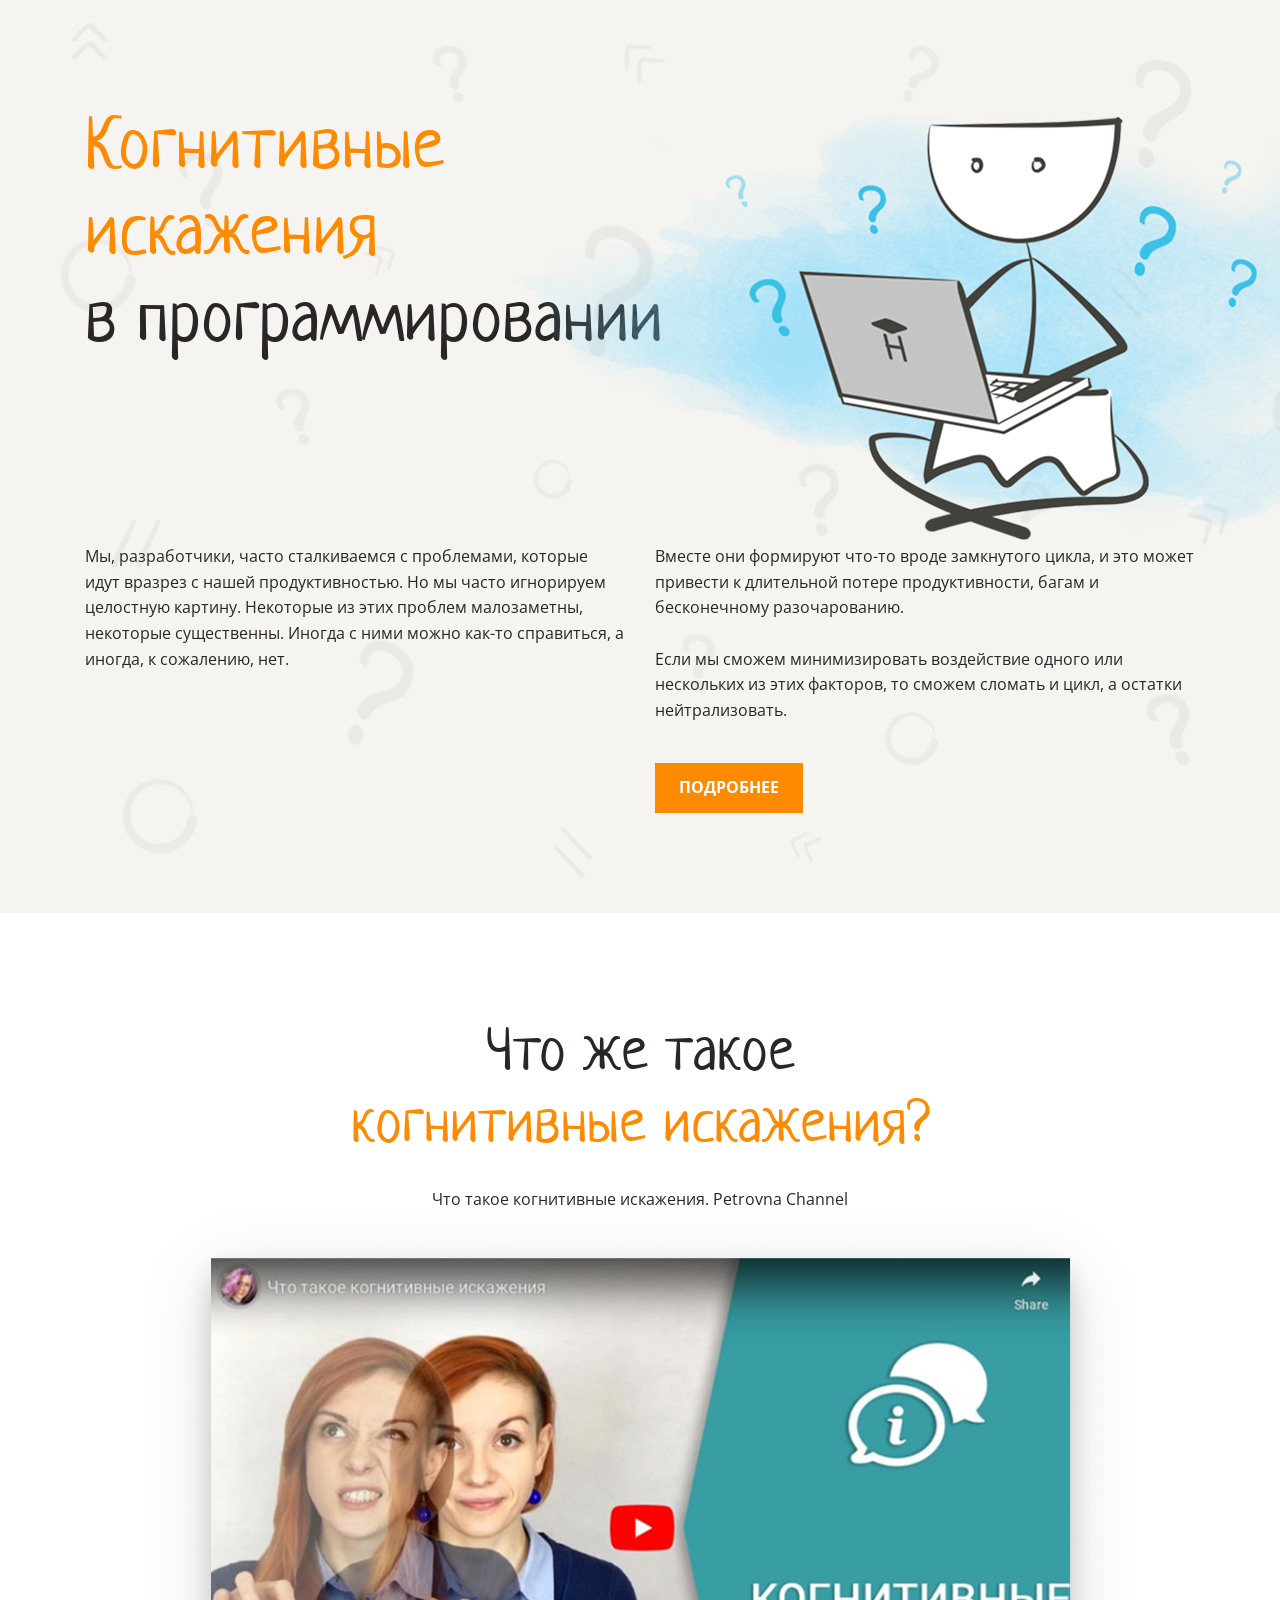
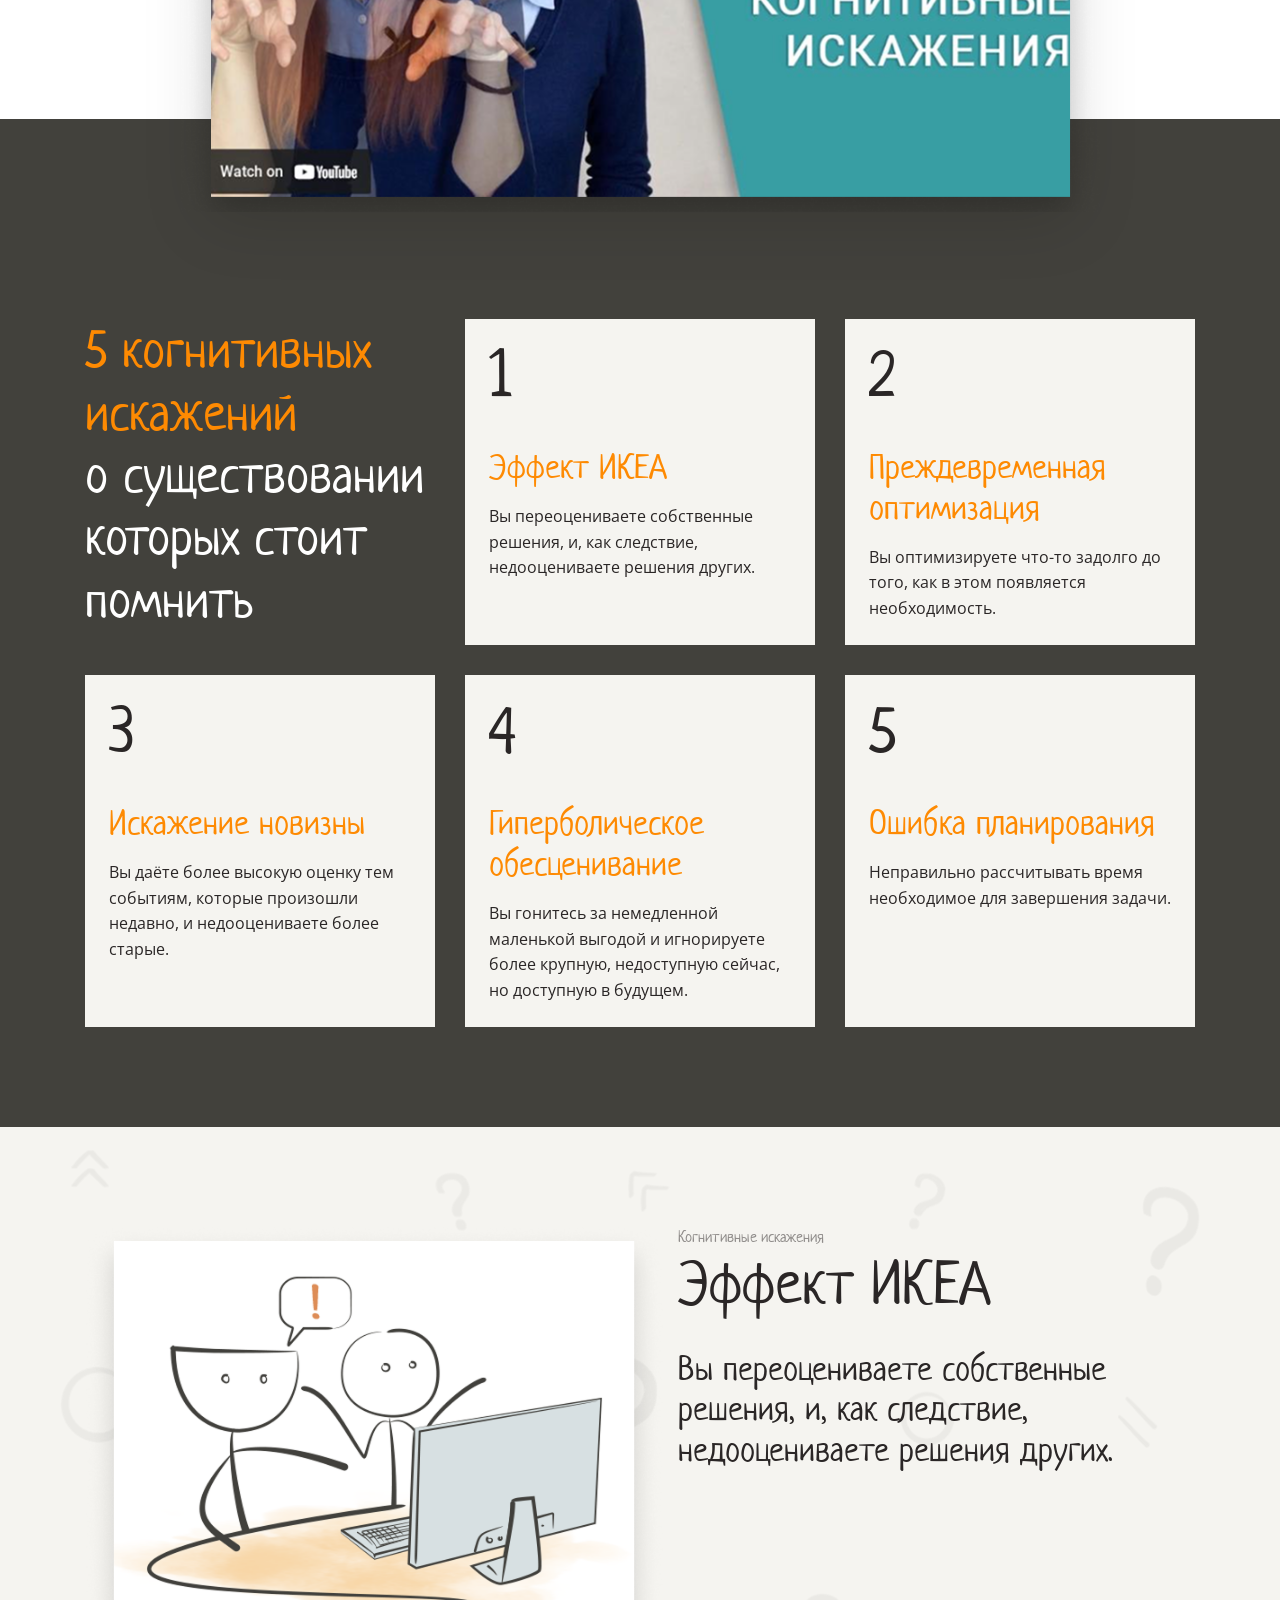
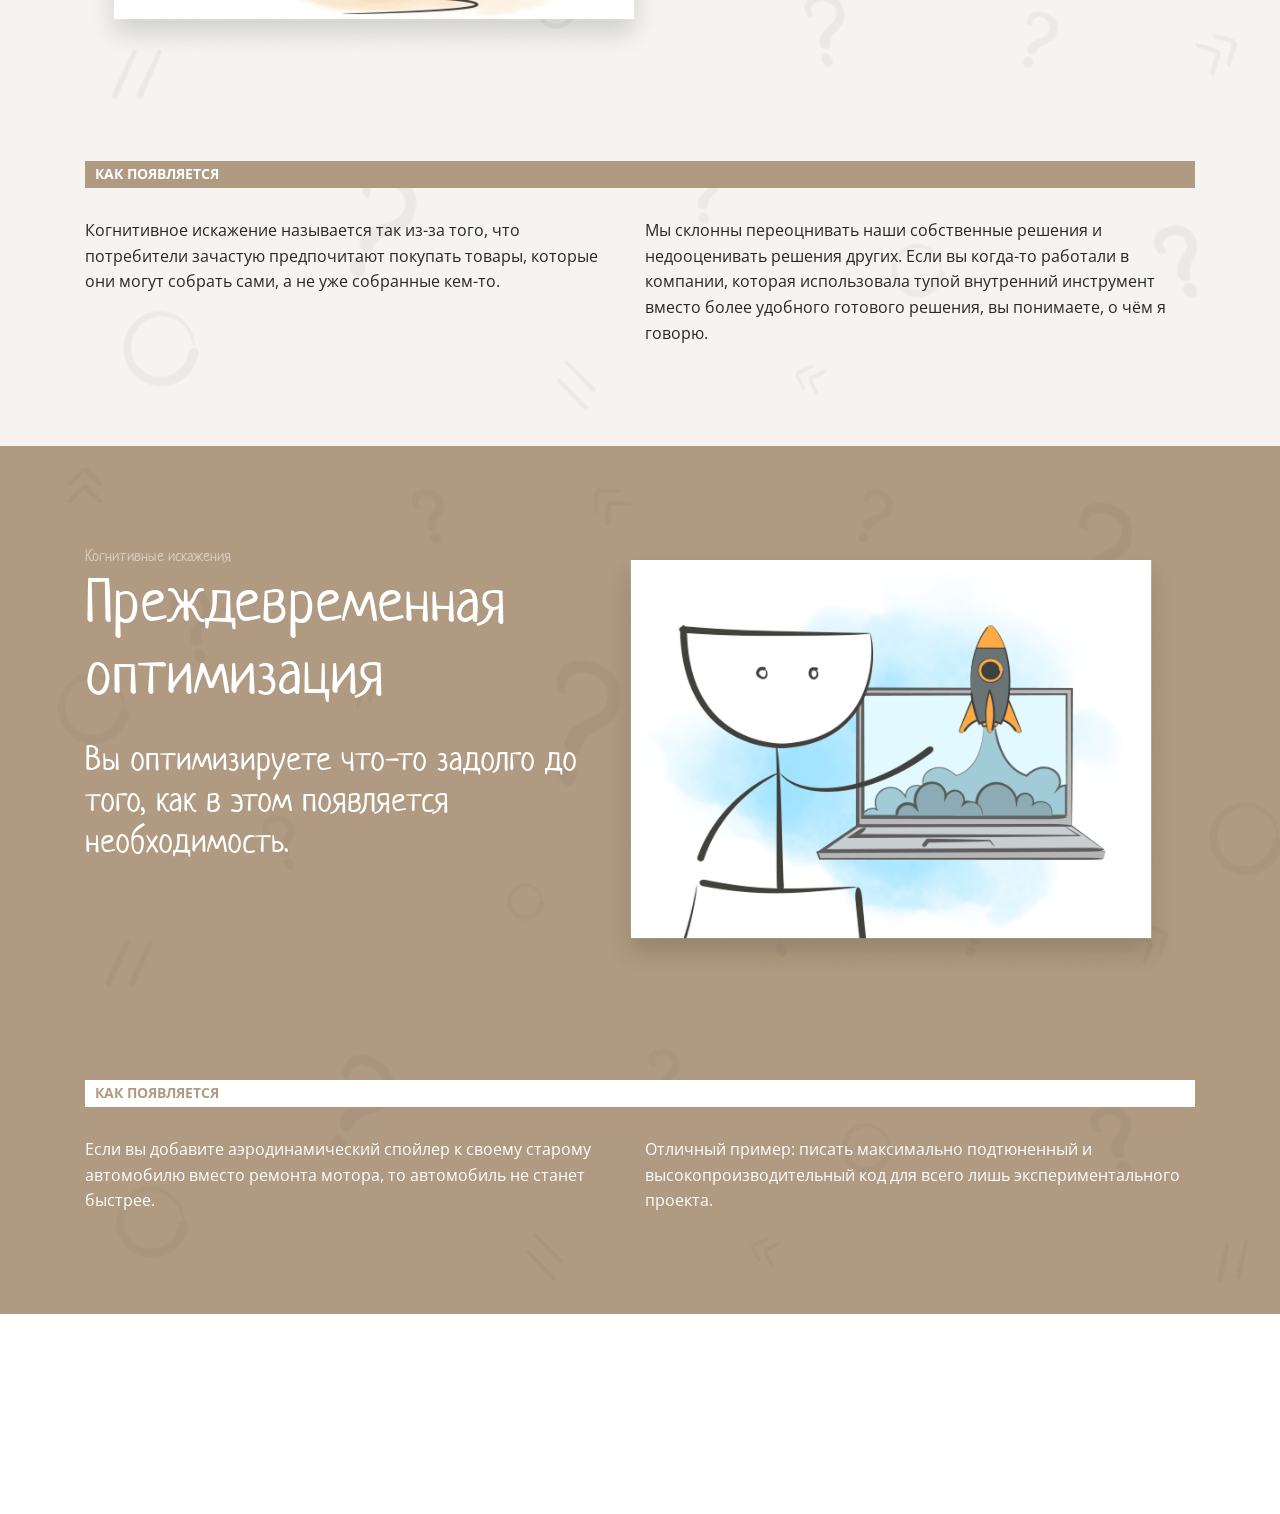
==== commit 4f373abf: "refactor: premature-optimization page" ====
--- a/index.html
+++ b/index.html
@@ -133,13 +133,13 @@
         <article class="box">
           <header class="effect-header">
             <img
-              src="/images/persons.png"
+              src="/images/ikea-effect.png"
               alt="Декоративная картинка"
               width="578"
               height="434"
             />
             <div class="w-502">
-              <p class="font-neucha font-24 ln-12 text-secondary-dark-dark">
+              <p class="font-neucha font-24 ln-12 text-secondary-dark">
                 Когнитивные искажения
               </p>
               <h2 class="mb-30">Эффект ИКЕА</h2>
@@ -165,6 +165,37 @@
           </section>
         </article>
       </section>
+
+      <section id="premature-optimization" class="wrapper wrapper-brown">
+        <article class="box">
+          <header class="effect-header text-white">
+            <div class="w-502">
+              <p class="font-neucha font-24 ln-12 text-secondary-light">
+                Когнитивные искажения
+              </p>
+              <h2 class="mb-30">Преждевременная оптимизация</h2>
+              <p class="font-neucha text-34 ln-12">
+                Вы оптимизируете что-то задолго до того, как в этом появляется необходимость.
+              </p>
+            </div>
+            <img
+              src="/images/premature-optimization.png"
+              alt="Декоративная картинка"
+              width="578"
+              height="434"
+            />
+          </header>
+          <section class="effect-columns text-white">
+            <h5 class="effect-title effect-title-white">Как появляется</h5>
+            <p class="effect-column">
+              Если вы добавите аэродинамический спойлер к своему старому автомобилю вместо ремонта мотора, то автомобиль не станет быстрее.
+            </p>
+            <p class="effect-column">
+              Отличный пример: писать максимально подтюненный и высокопроизводительный код для всего лишь экспериментального проекта.
+            </p>
+          </section>
+        </article>
+      </section>
     </main>
     <footer class="box"></footer>
   </body>
--- a/src/styles/style.css
+++ b/src/styles/style.css
@@ -178,6 +178,10 @@
   background-color: var(--color-dark-primary);
 }
 
+.wrapper-brown::before {
+  background-color: var(--color-brown);
+}
+
 .effect-header {
   display: flex;
   flex-flow: column wrap;
@@ -287,6 +291,10 @@
   line-height: 1.2;
 }
 
+.bg-white {
+  background-color: var(--color-white);
+}
+
 .bg-light {
   background-color: var(--color-light);
 }
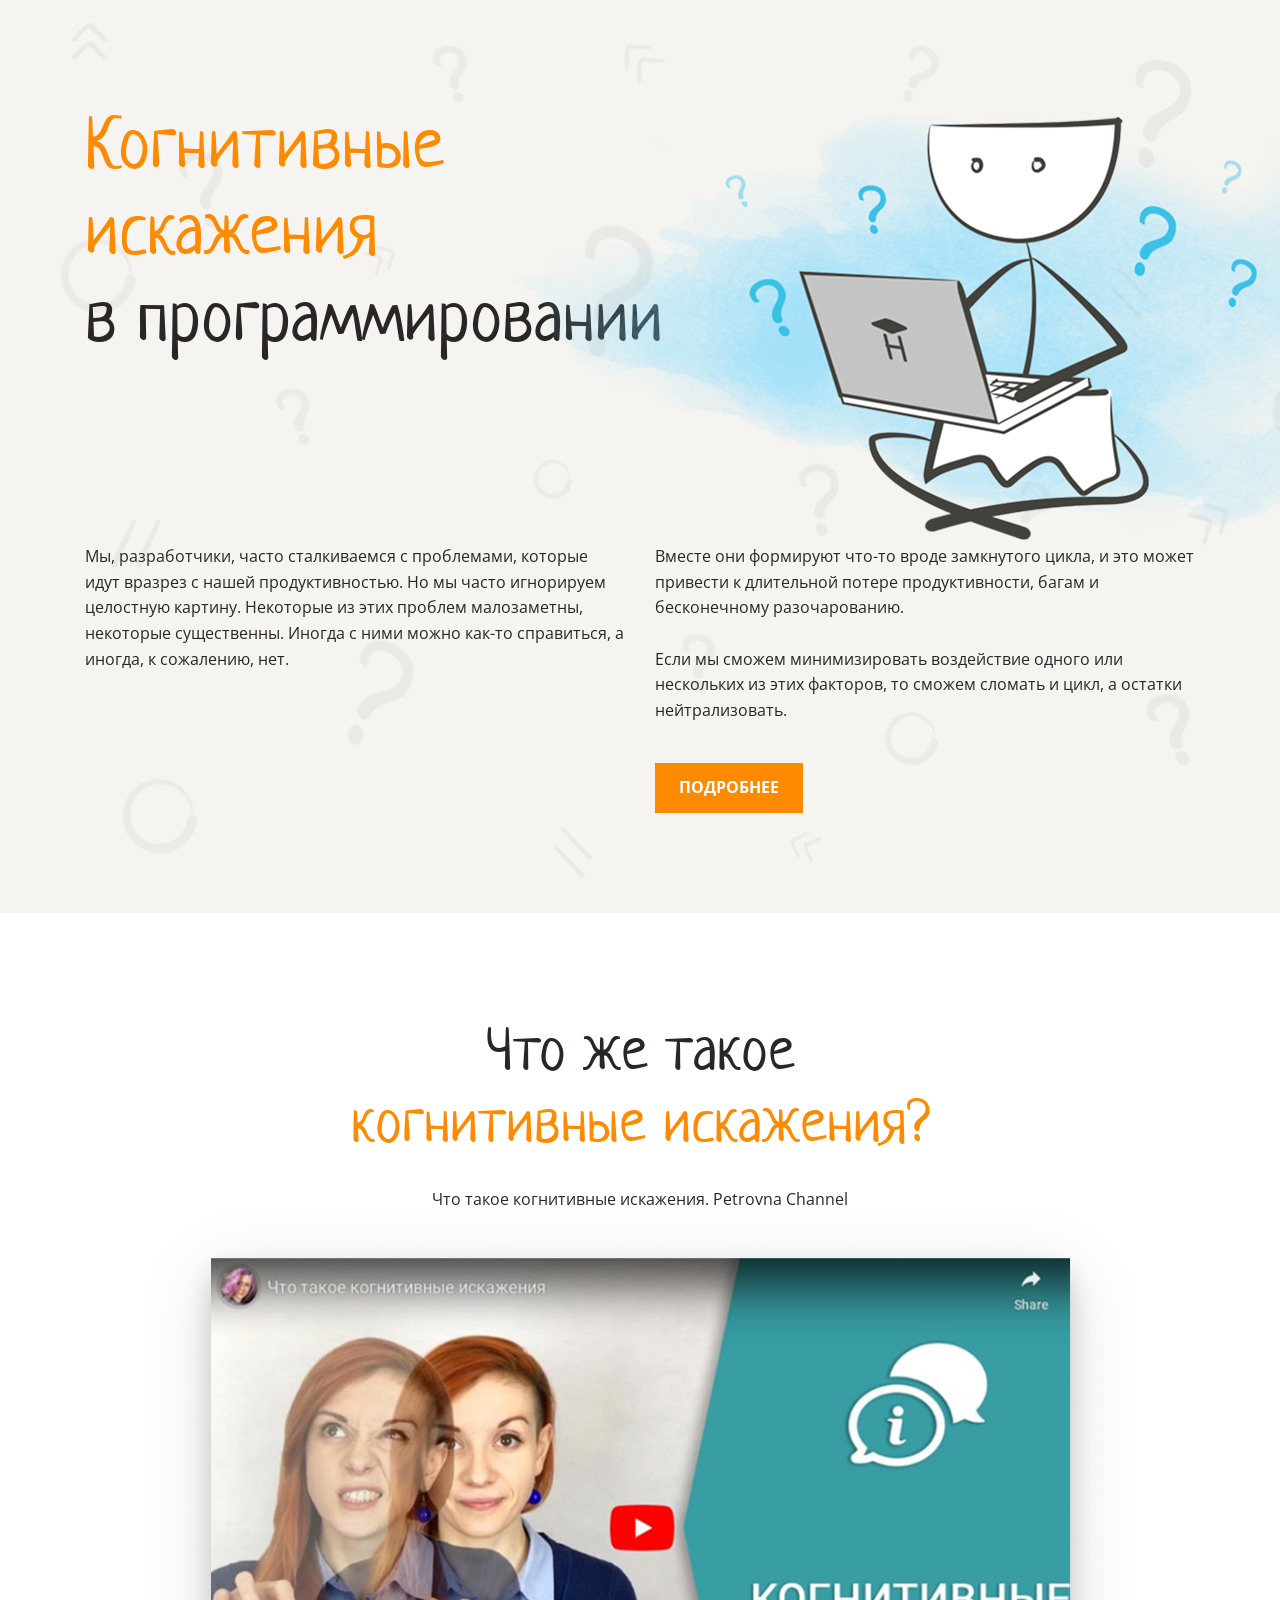
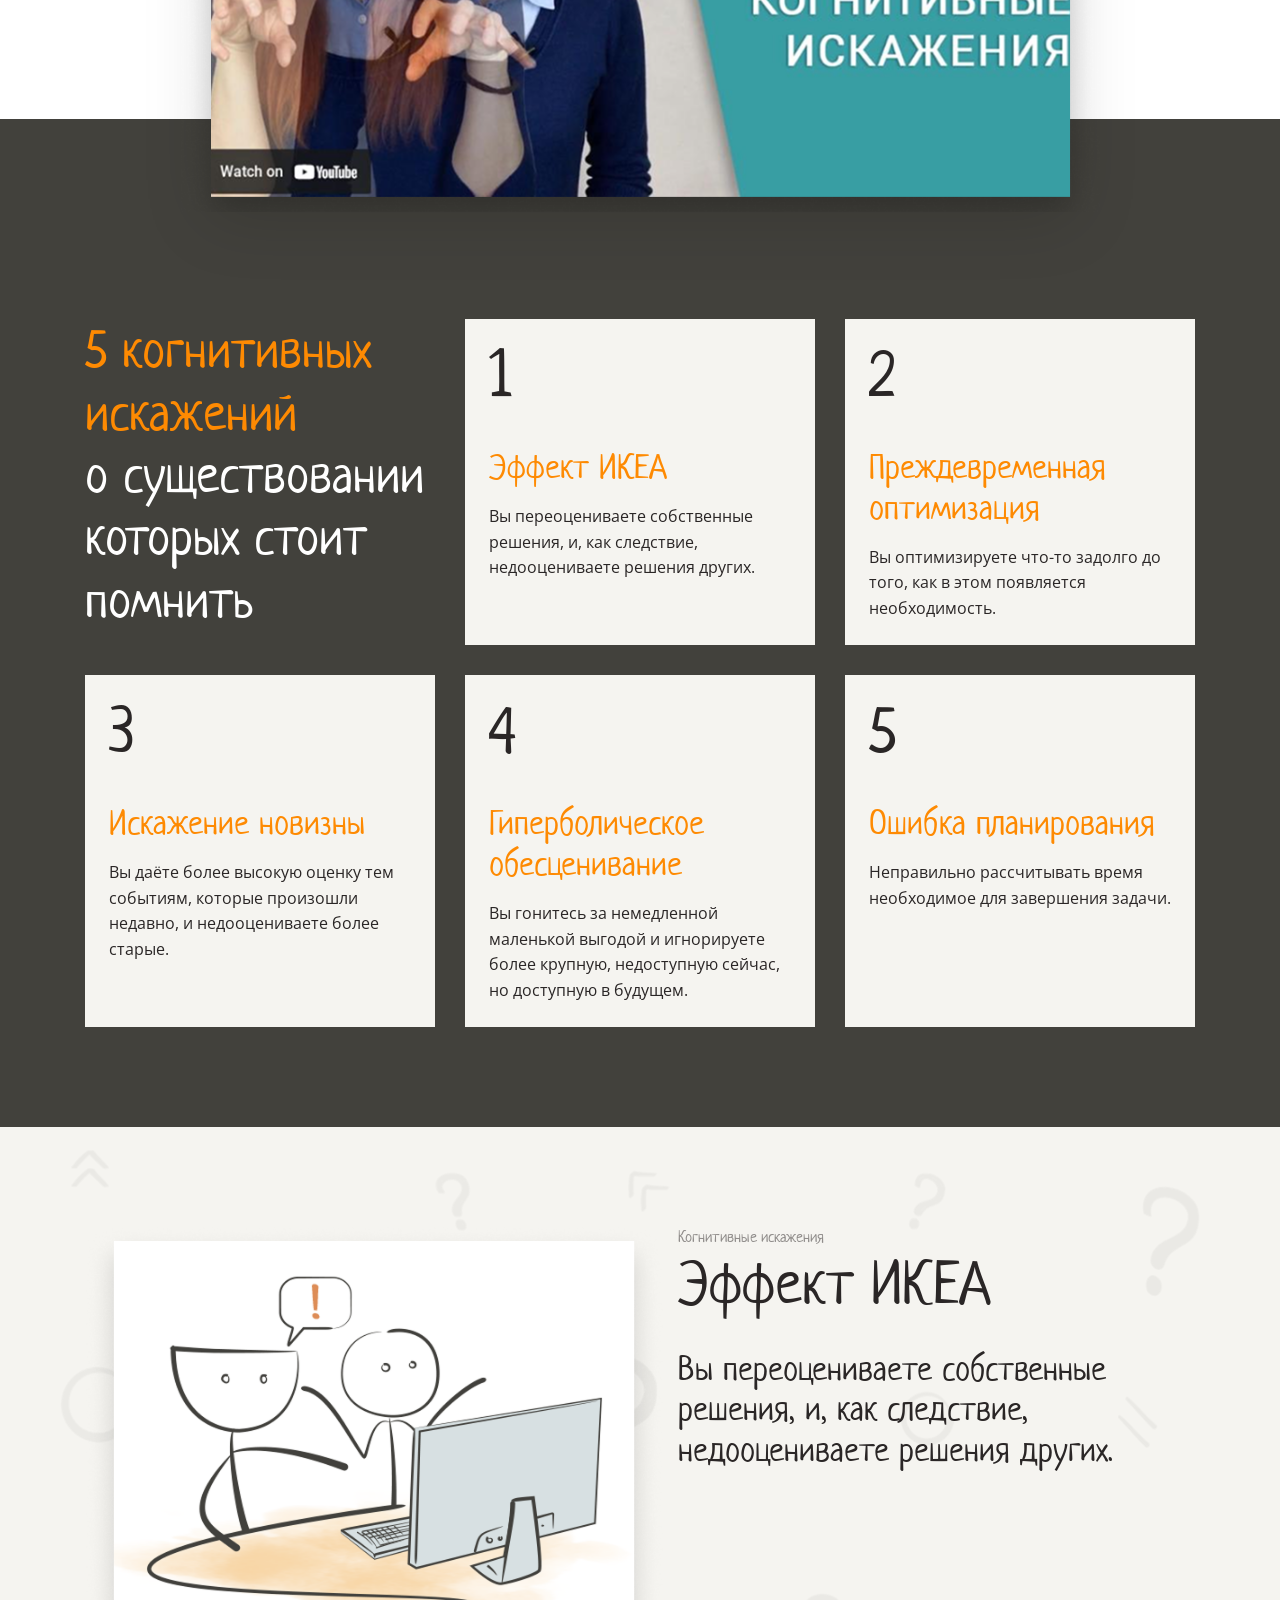
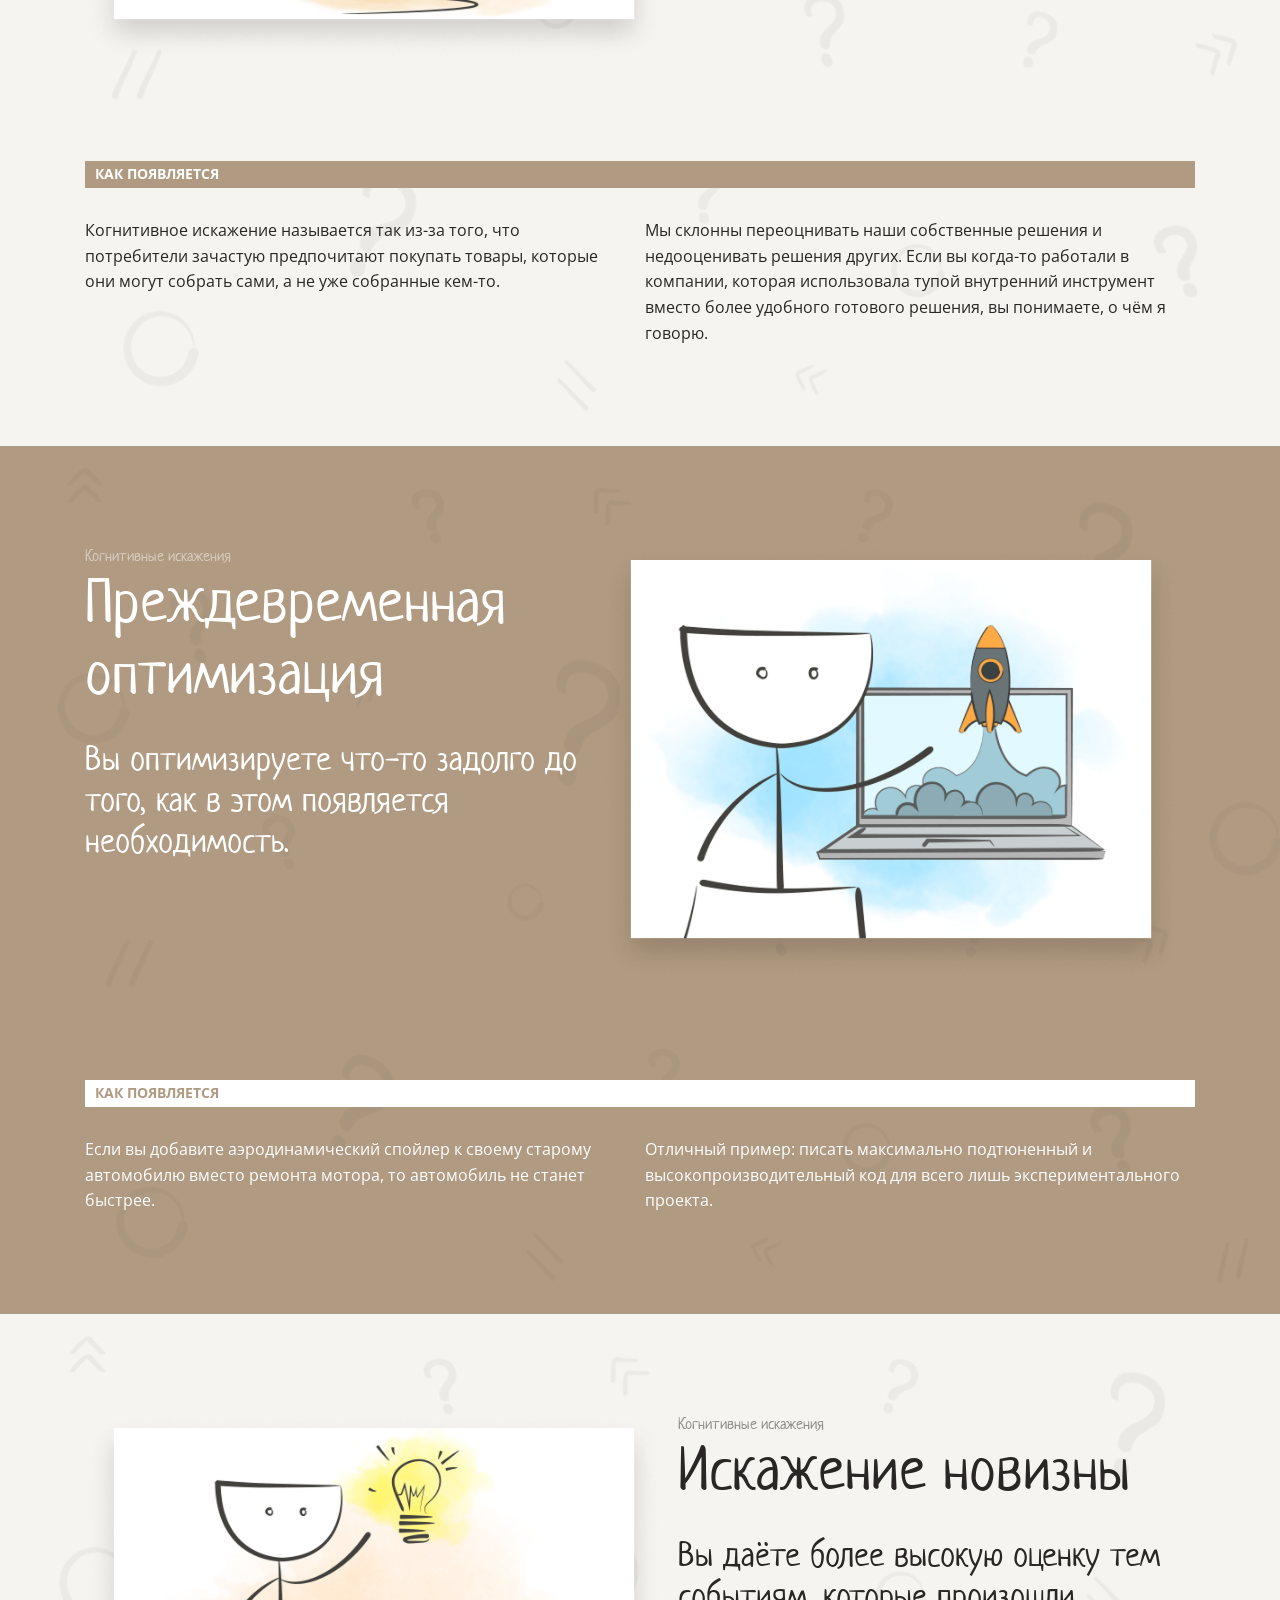
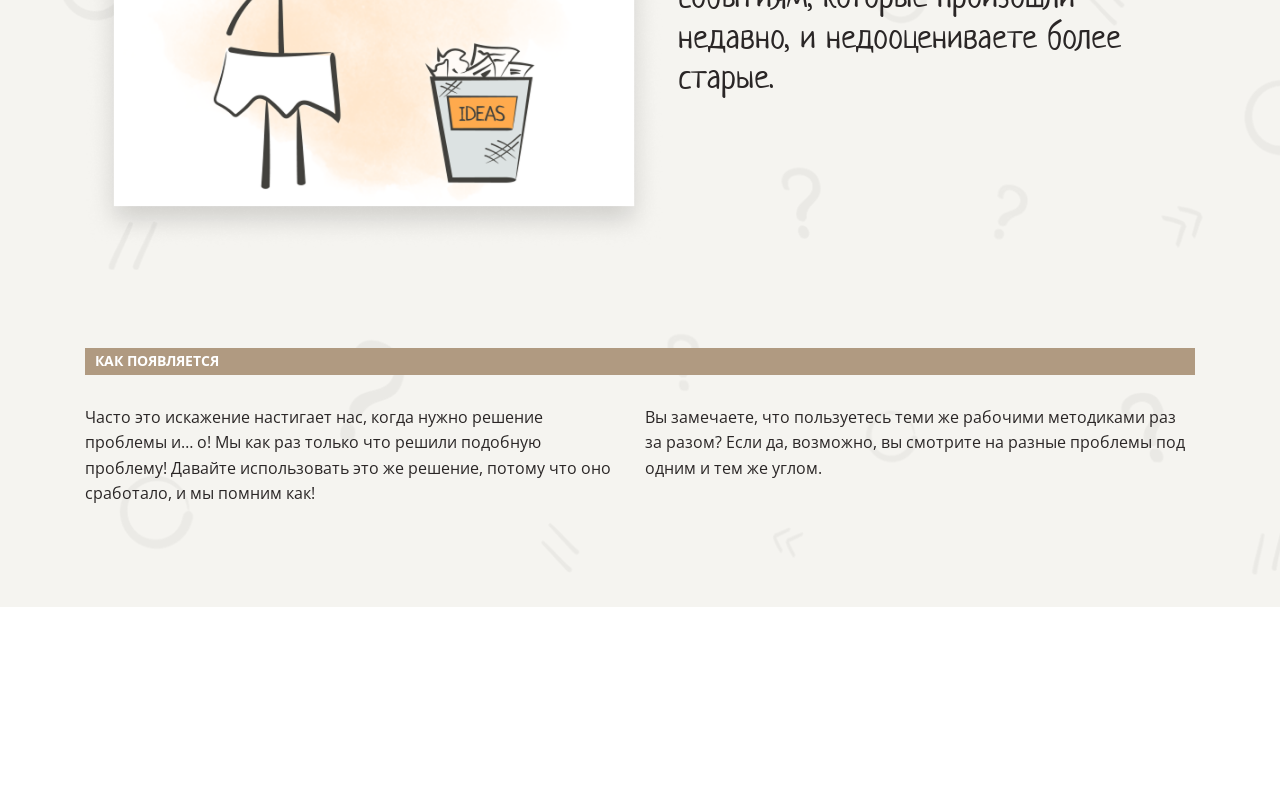
==== commit a31df21b: "refactor: distortion-of-novelty" ====
--- a/index.html
+++ b/index.html
@@ -76,7 +76,10 @@
         </figure>
       </section>
 
-      <section id="navigation" class="wrapper wrapper-no-bg wrapper-dark-primary">
+      <section
+        id="navigation"
+        class="wrapper wrapper-no-bg wrapper-dark-primary"
+      >
         <div class="box pt-200">
           <div class="navigation-cards">
             <h3 class="card card-header card-transparent">
@@ -175,7 +178,8 @@
               </p>
               <h2 class="mb-30">Преждевременная оптимизация</h2>
               <p class="font-neucha text-34 ln-12">
-                Вы оптимизируете что-то задолго до того, как в этом появляется необходимость.
+                Вы оптимизируете что-то задолго до того, как в этом появляется
+                необходимость.
               </p>
             </div>
             <img
@@ -188,10 +192,50 @@
           <section class="effect-columns text-white">
             <h5 class="effect-title effect-title-white">Как появляется</h5>
             <p class="effect-column">
-              Если вы добавите аэродинамический спойлер к своему старому автомобилю вместо ремонта мотора, то автомобиль не станет быстрее.
-            </p>
-            <p class="effect-column">
-              Отличный пример: писать максимально подтюненный и высокопроизводительный код для всего лишь экспериментального проекта.
+              Если вы добавите аэродинамический спойлер к своему старому
+              автомобилю вместо ремонта мотора, то автомобиль не станет быстрее.
+            </p>
+            <p class="effect-column">
+              Отличный пример: писать максимально подтюненный и
+              высокопроизводительный код для всего лишь экспериментального
+              проекта.
+            </p>
+          </section>
+        </article>
+      </section>
+
+      <section id="distortion-of-novelty" class="wrapper wrapper-light">
+        <article class="box">
+          <header class="effect-header">
+            <img
+              src="/images/distortion-of-novelty.png"
+              alt="Декоративная картинка"
+              width="578"
+              height="434"
+            />
+            <div class="w-502">
+              <p class="font-neucha font-24 ln-12 text-secondary-dark">
+                Когнитивные искажения
+              </p>
+              <h2 class="mb-30">Искажение новизны</h2>
+              <p class="font-neucha text-34 ln-12">
+                Вы даёте более высокую оценку тем событиям, которые произошли
+                недавно, и недооцениваете более старые.
+              </p>
+            </div>
+          </header>
+          <section class="effect-columns">
+            <h5 class="effect-title effect-title-brown">Как появляется</h5>
+            <p class="effect-column">
+              Часто это искажение настигает нас, когда нужно решение проблемы и…
+              о! Мы как раз только что решили подобную проблему! Давайте
+              использовать это же решение, потому что оно сработало, и мы помним
+              как!
+            </p>
+            <p class="effect-column">
+              Вы замечаете, что пользуетесь теми же рабочими методиками раз за
+              разом? Если да, возможно, вы смотрите на разные проблемы под одним
+              и тем же углом.
             </p>
           </section>
         </article>
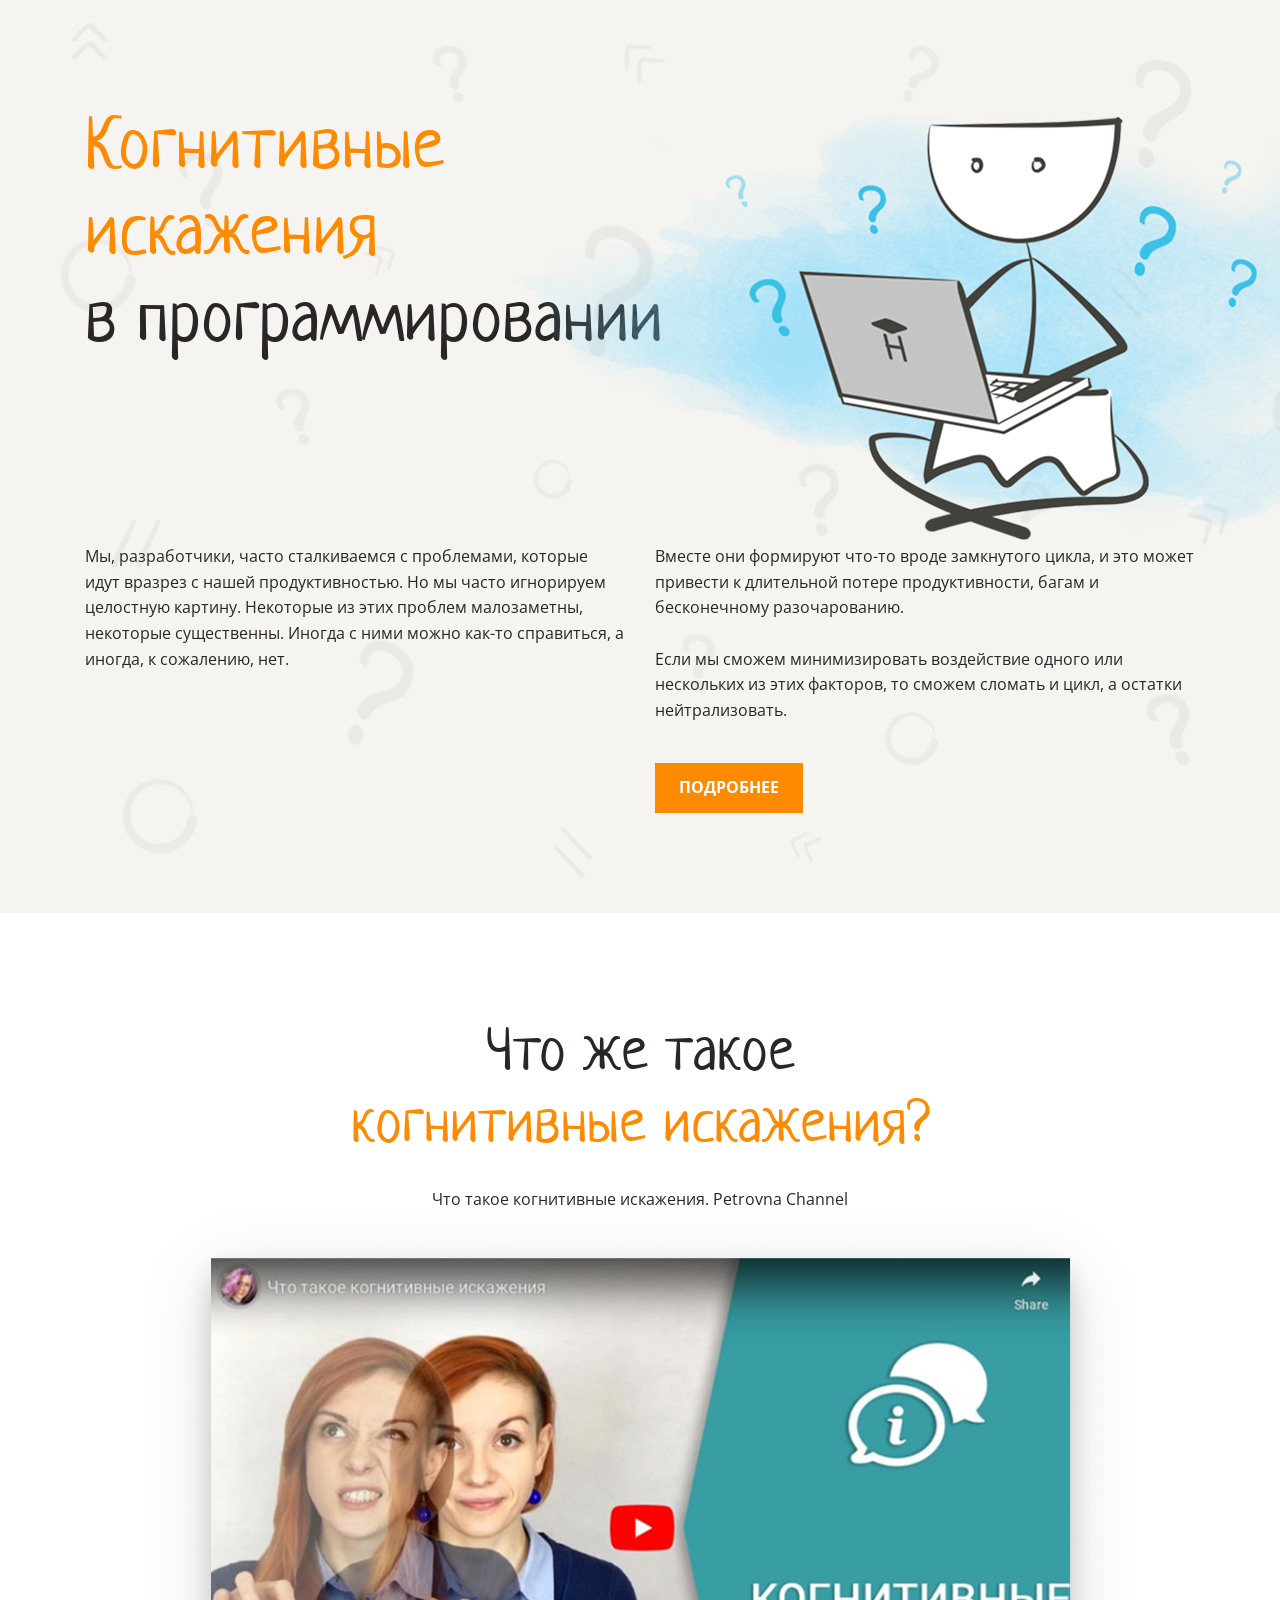
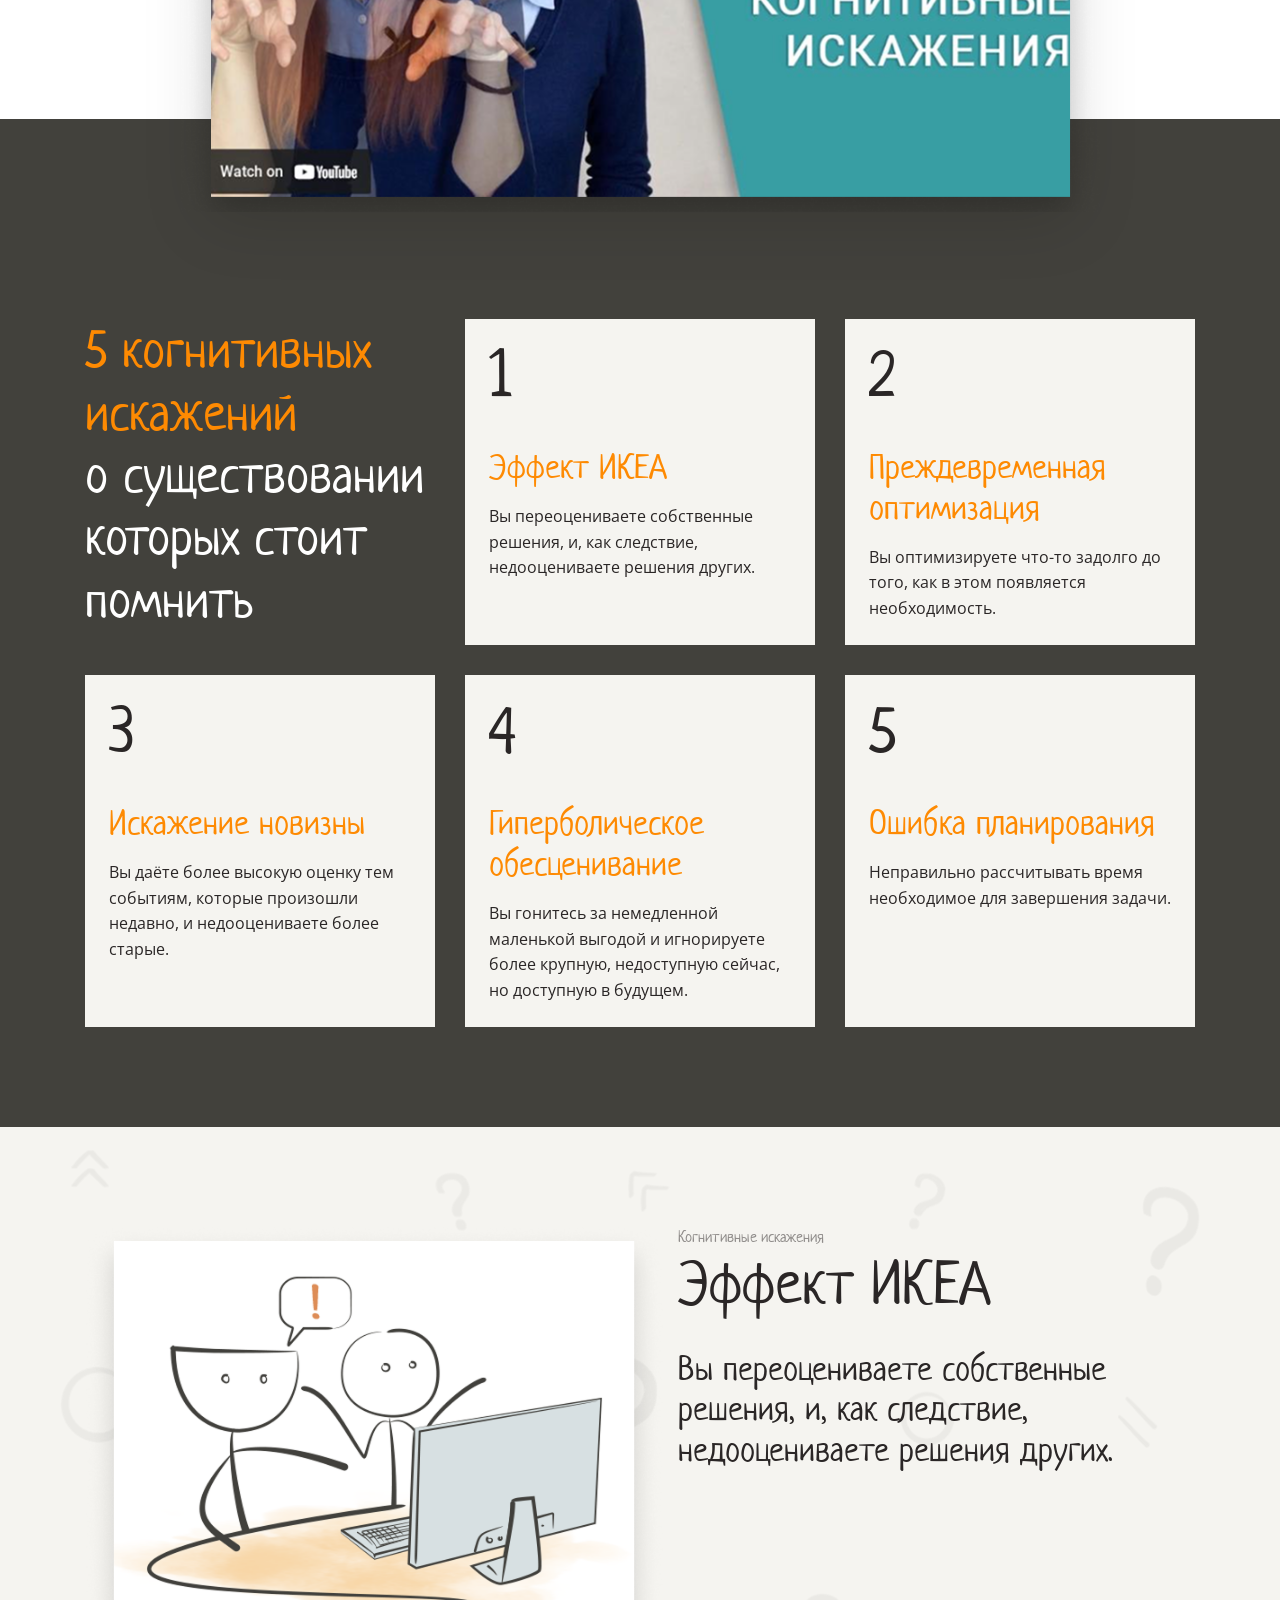
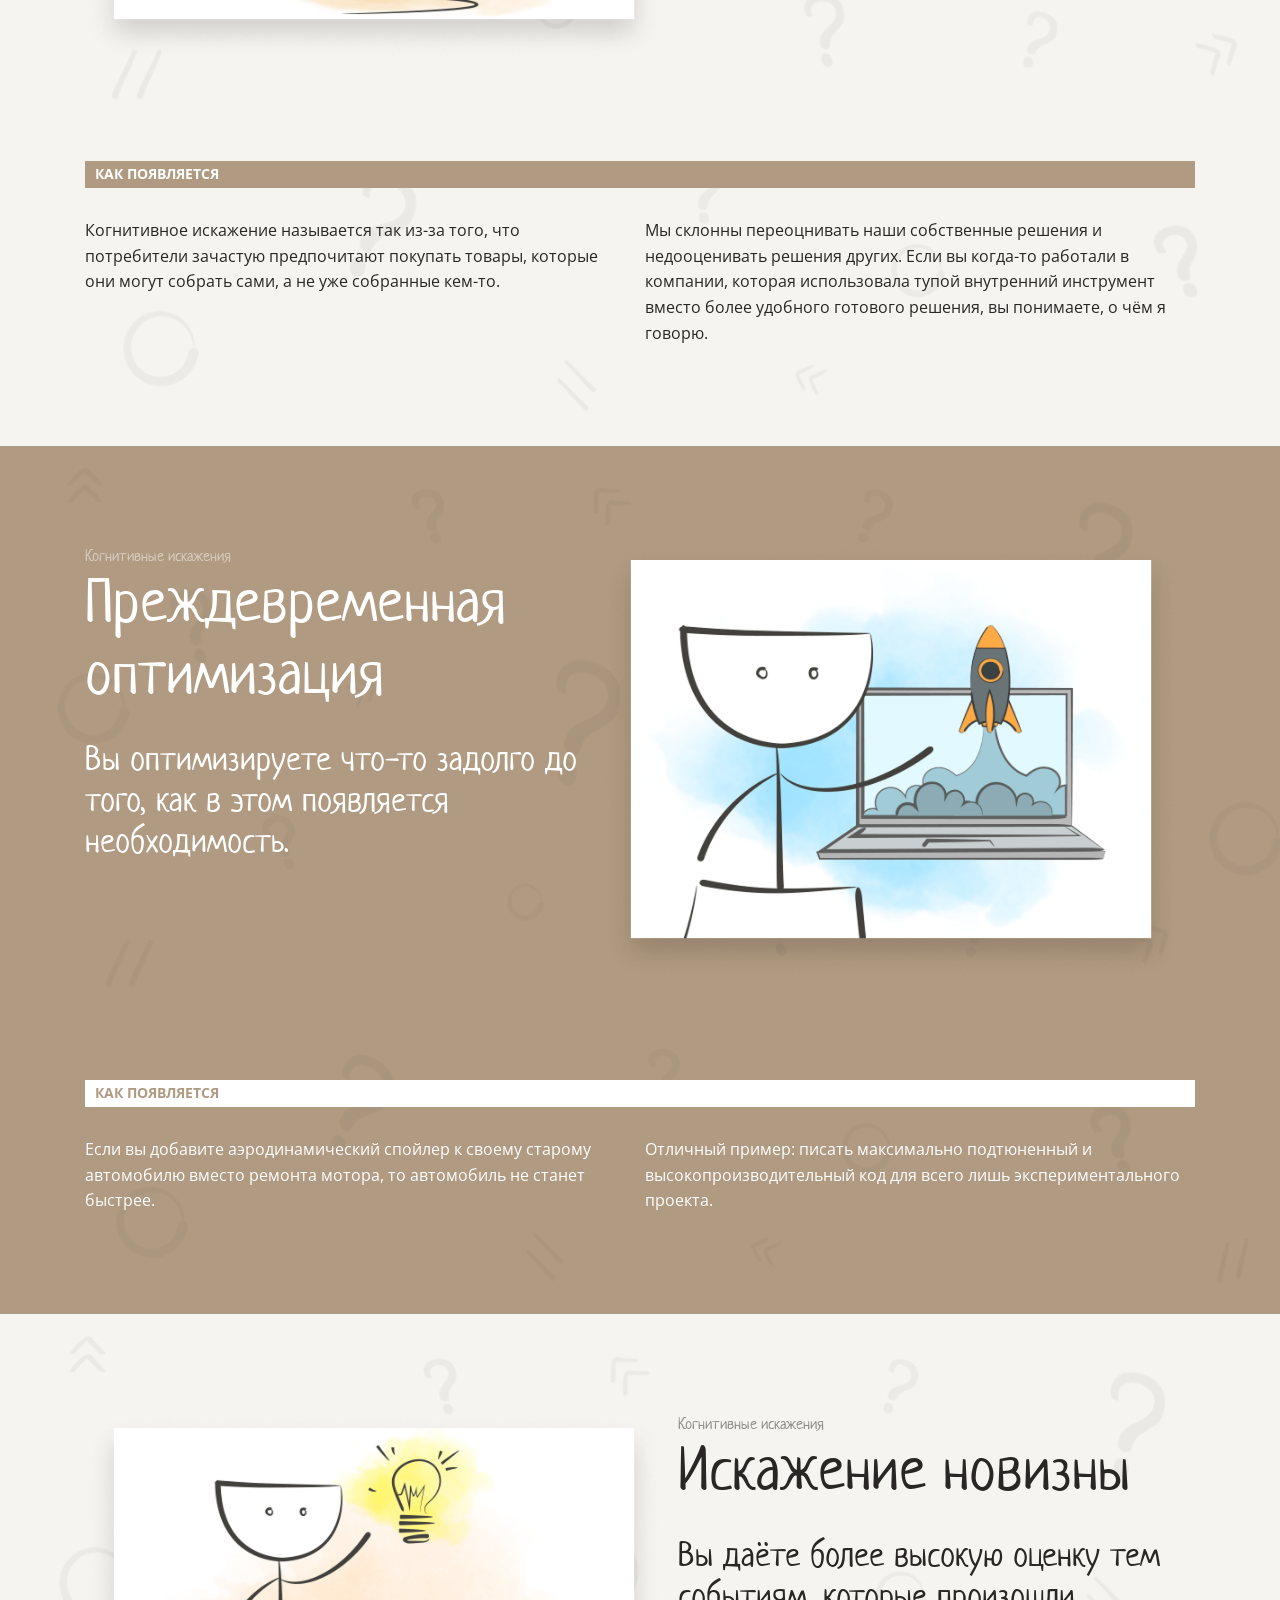
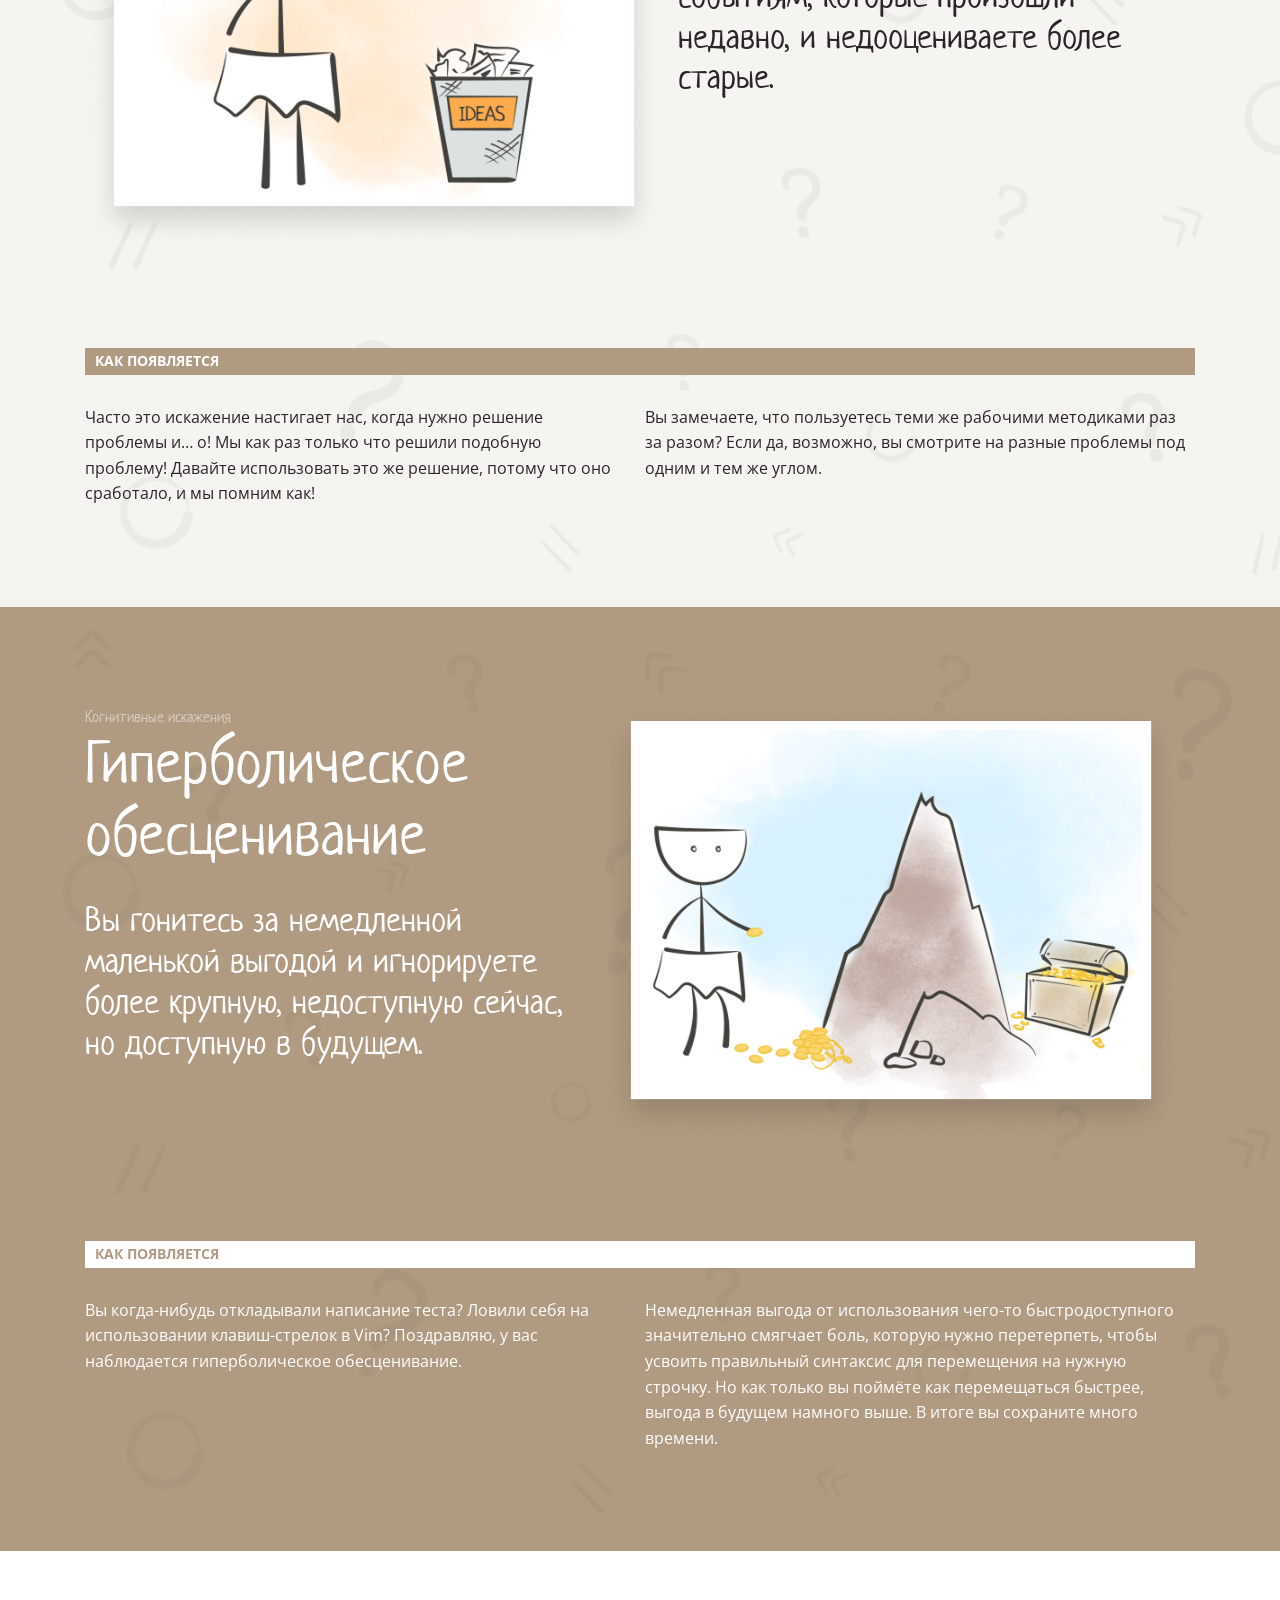
==== commit bc2811ca: "refactor: hyperbolic-depreciation page" ====
--- a/index.html
+++ b/index.html
@@ -240,6 +240,38 @@
           </section>
         </article>
       </section>
+
+      <section id="hyperbolic-depreciation" class="wrapper wrapper-brown">
+        <article class="box">
+          <header class="effect-header text-white">
+            <div class="w-502">
+              <p class="font-neucha font-24 ln-12 text-secondary-light">
+                Когнитивные искажения
+              </p>
+              <h2 class="mb-30">Гиперболическое обесценивание</h2>
+              <p class="font-neucha text-34 ln-12">
+                Вы гонитесь за немедленной маленькой выгодой и игнорируете более крупную, недоступную сейчас, но доступную в будущем.
+              </p>
+            </div>
+            <img
+              src="/images/hyperbolic-depreciation.png"
+              alt="Декоративная картинка"
+              width="578"
+              height="434"
+            />
+          </header>
+          <section class="effect-columns text-white">
+            <h5 class="effect-title effect-title-white">Как появляется</h5>
+            <p class="effect-column">
+              Вы когда-нибудь откладывали написание теста? Ловили себя на использовании клавиш-стрелок в Vim? Поздравляю, у вас наблюдается гиперболическое обесценивание.
+            </p>
+            <p class="effect-column">
+              Немедленная выгода от использования чего-то быстродоступного значительно смягчает боль, которую нужно перетерпеть, чтобы усвоить правильный синтаксис для перемещения на нужную строчку. Но как только вы поймёте как перемещаться быстрее, выгода в будущем намного выше. В итоге вы сохраните много времени.
+            </p>
+          </section>
+        </article>
+      </section>
+
     </main>
     <footer class="box"></footer>
   </body>
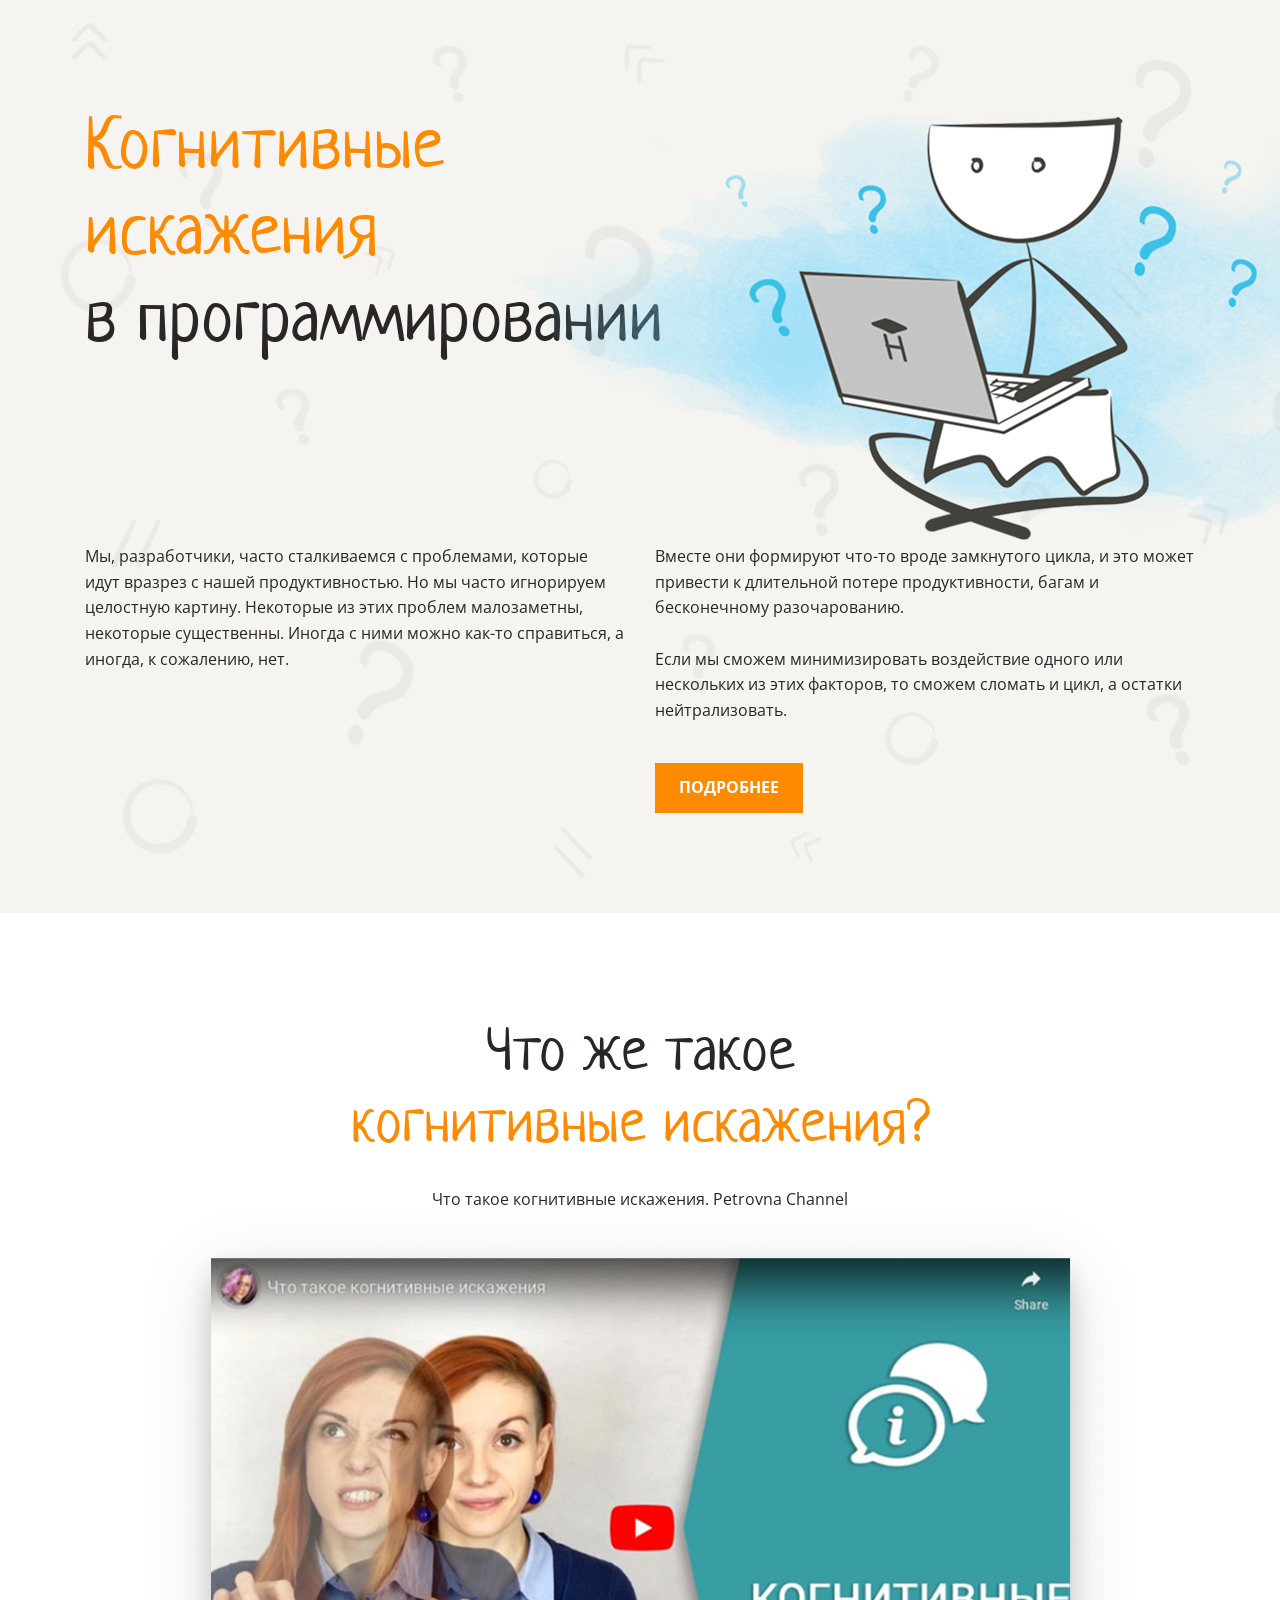
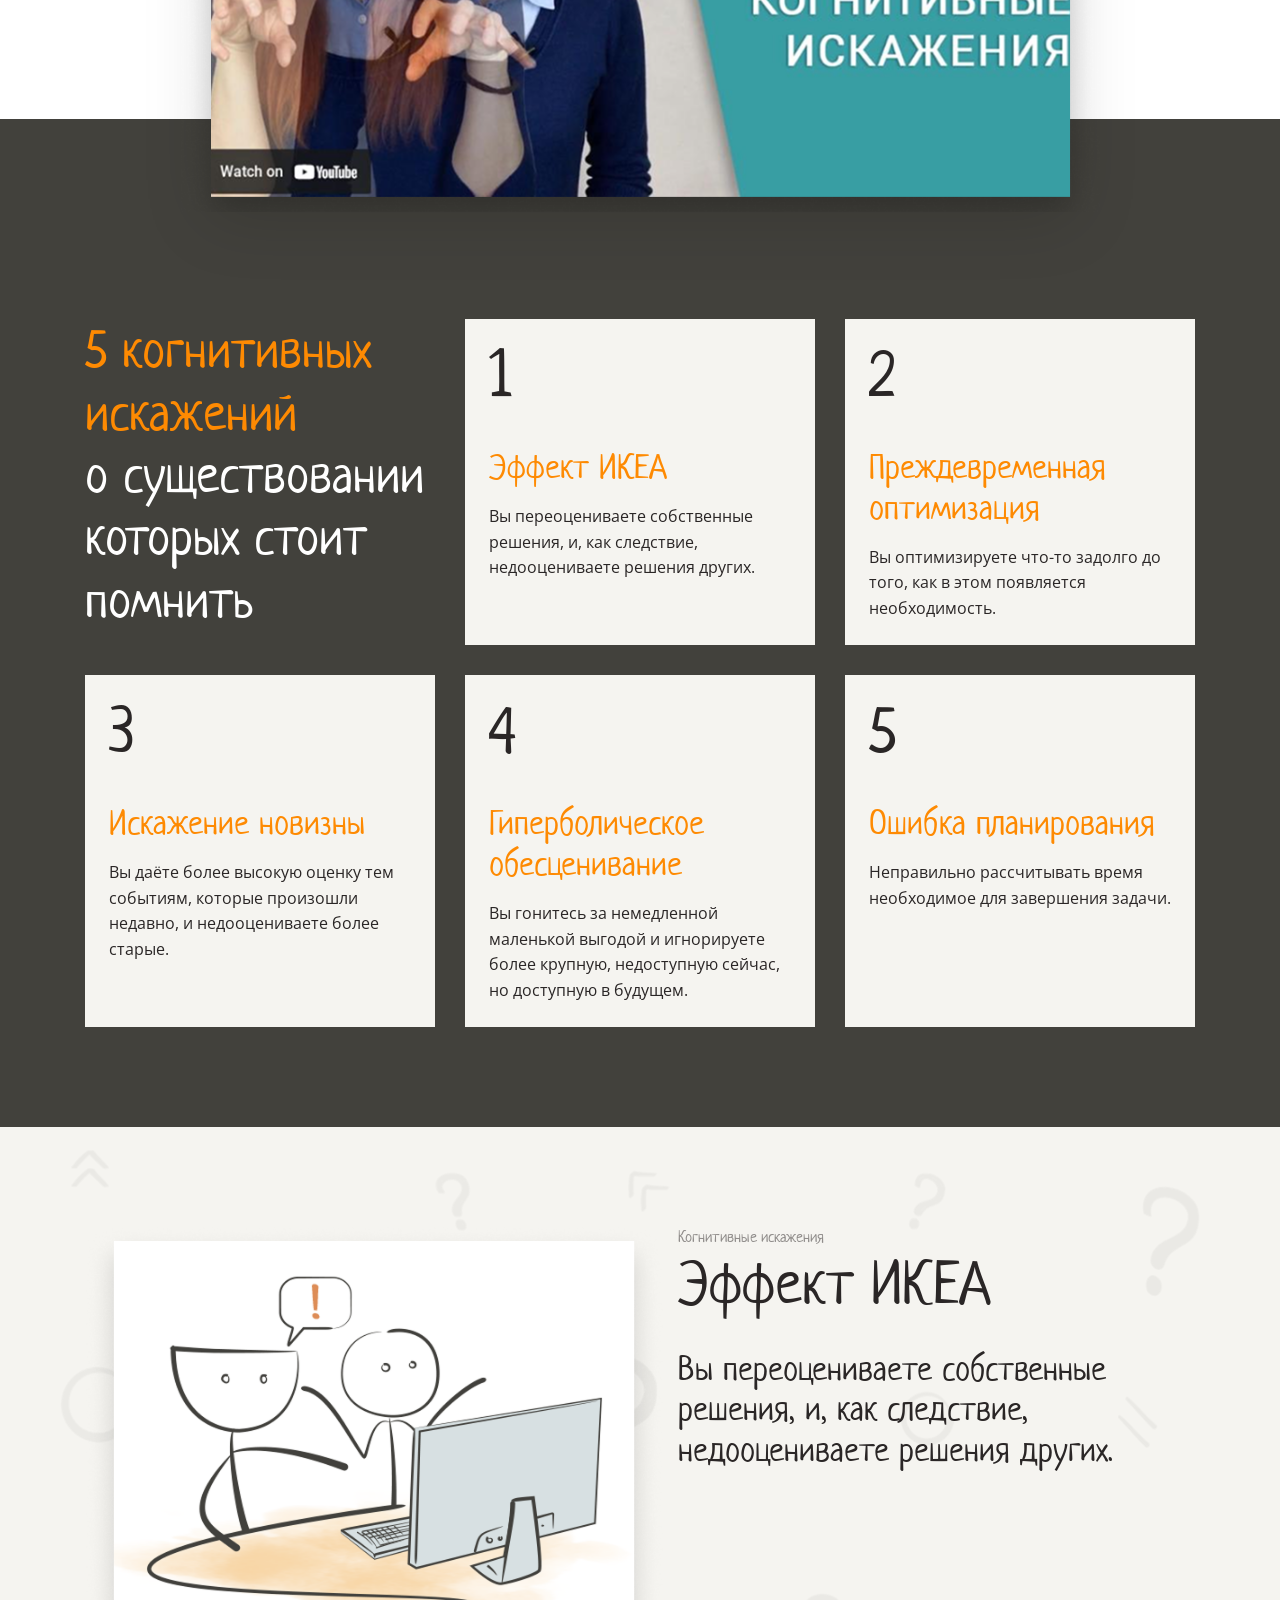
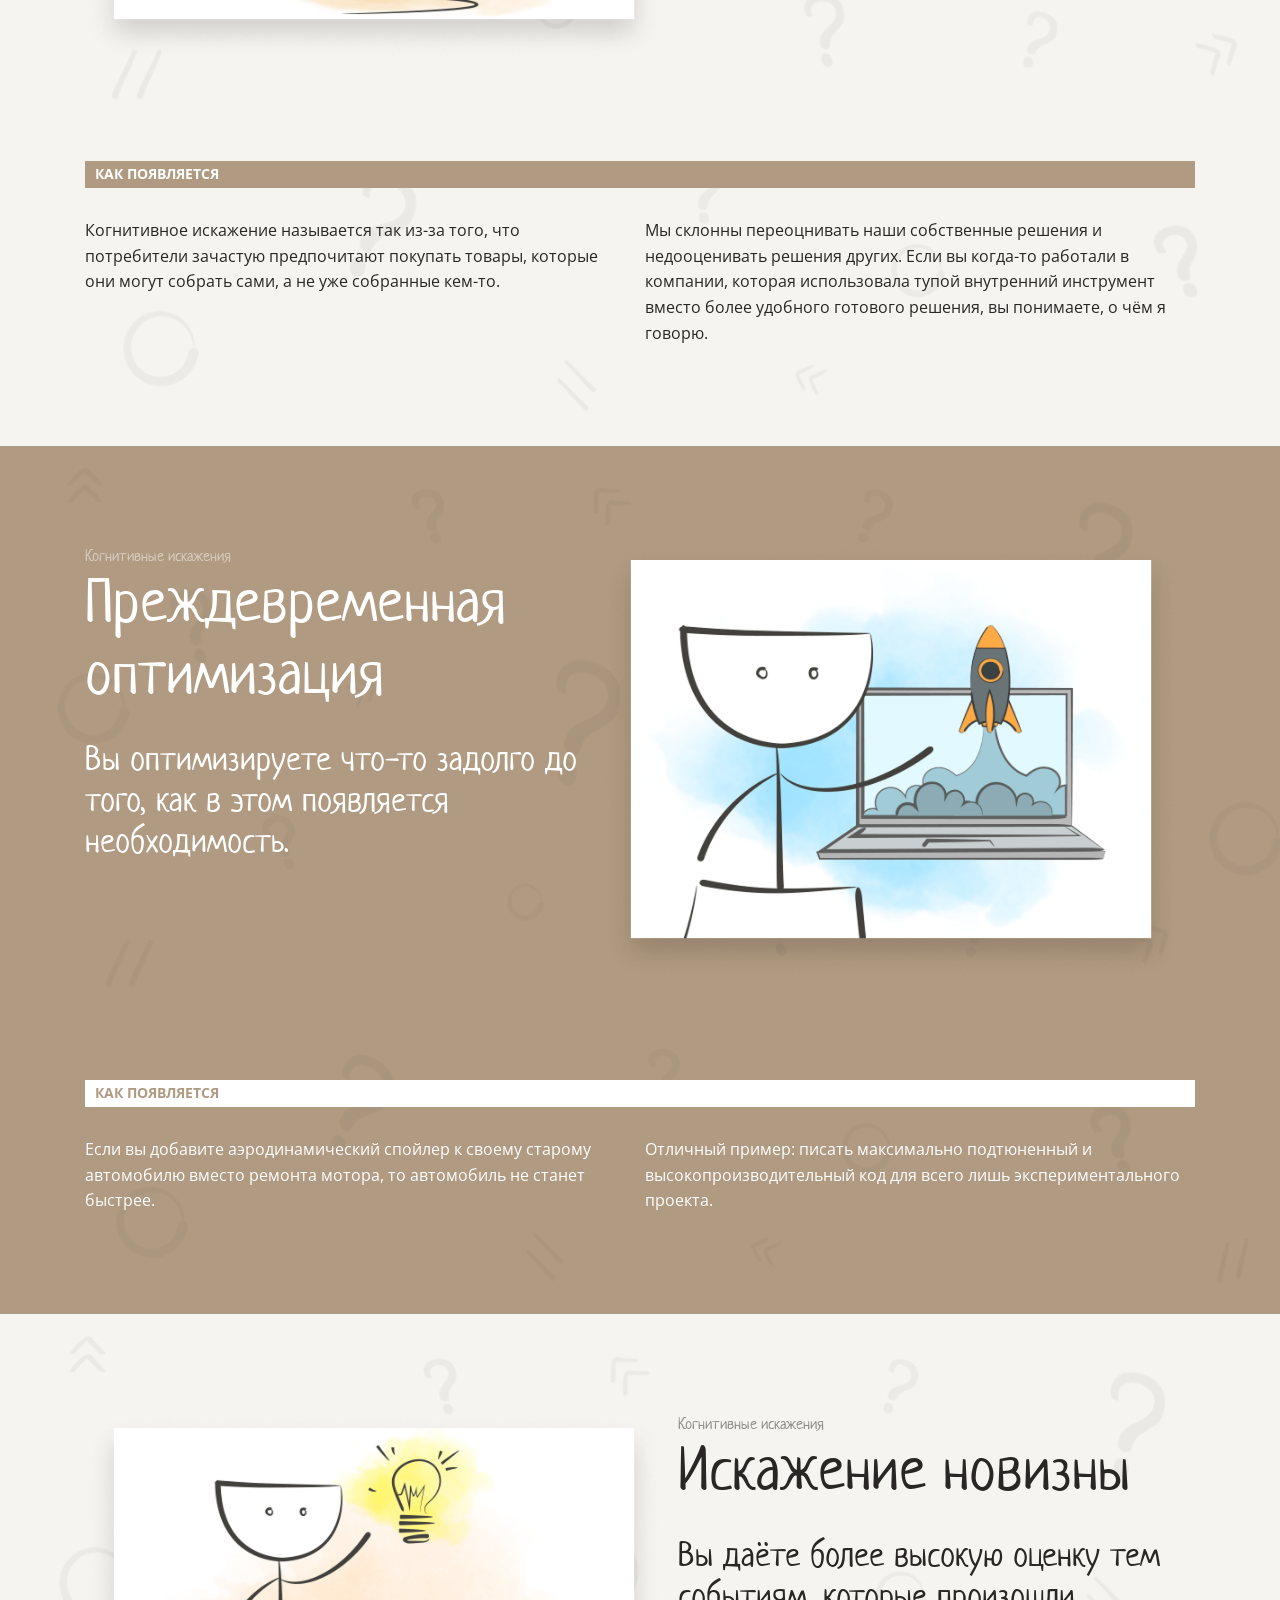
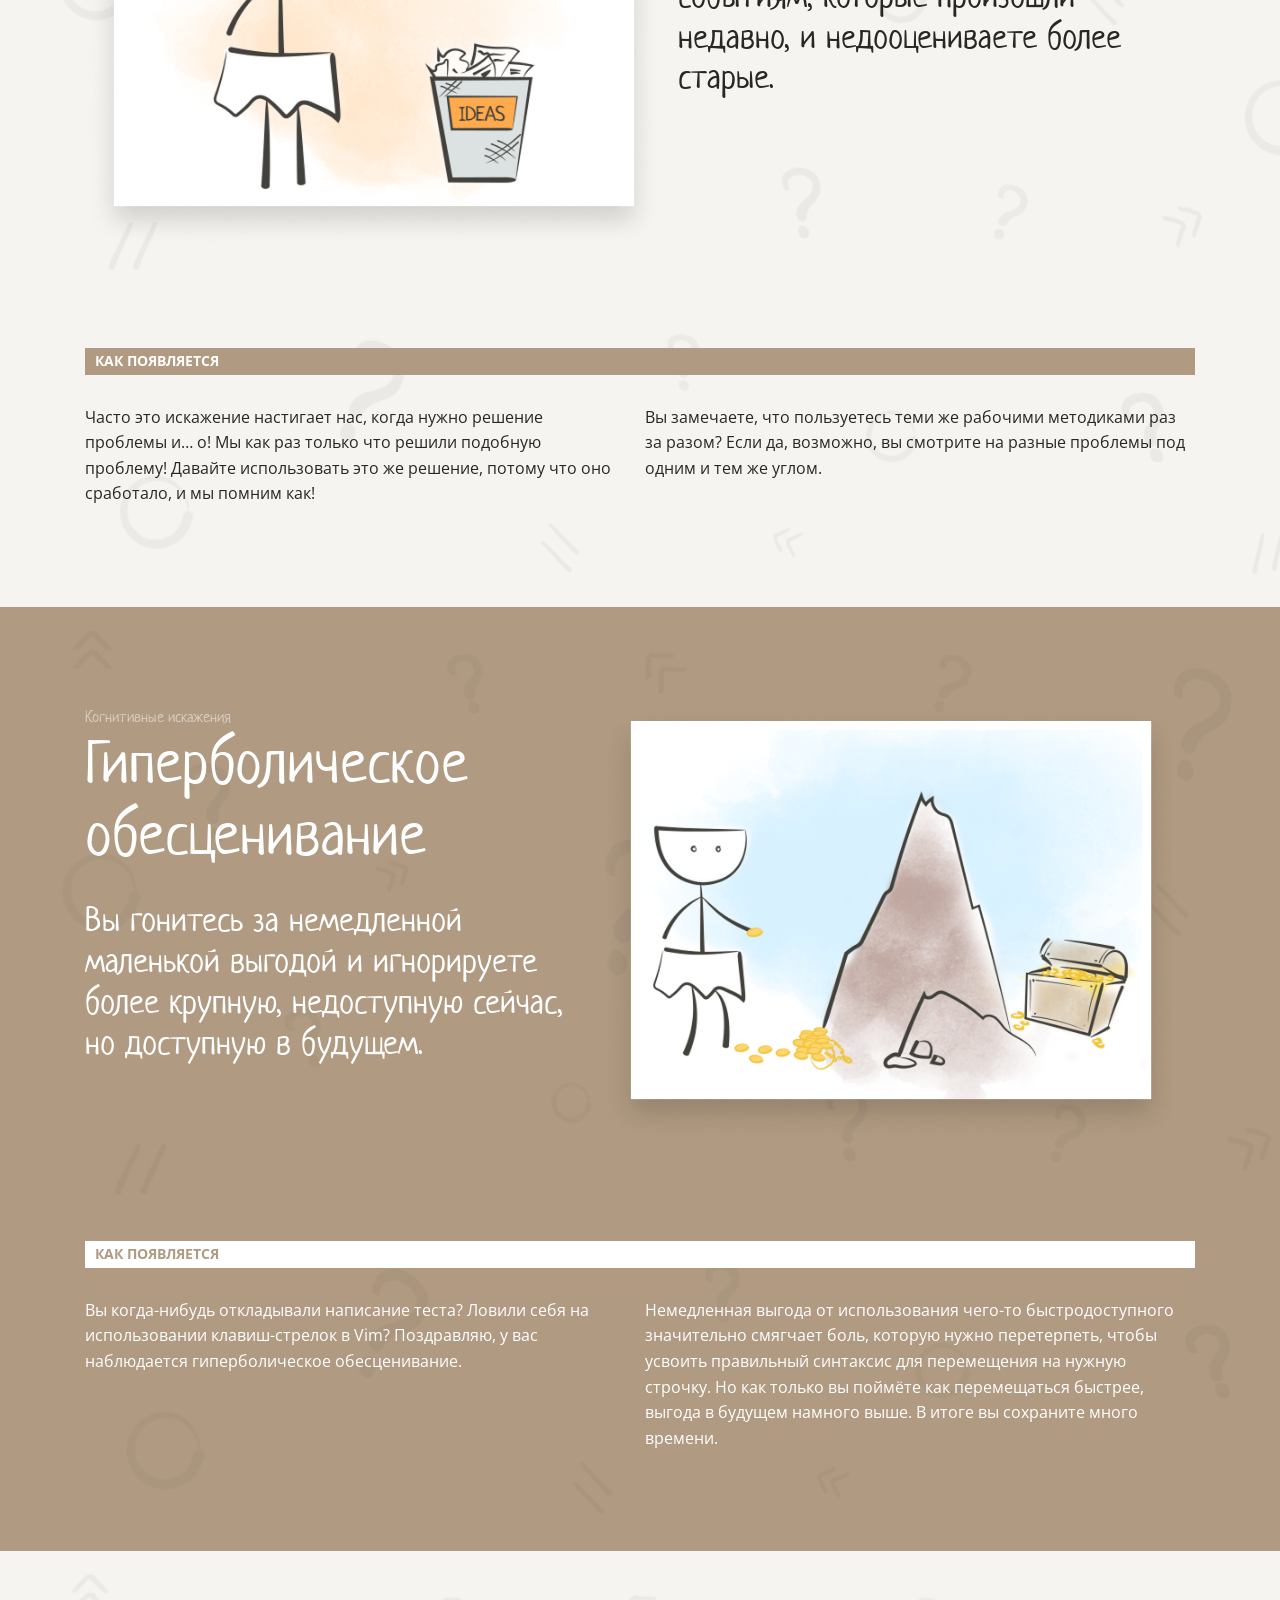
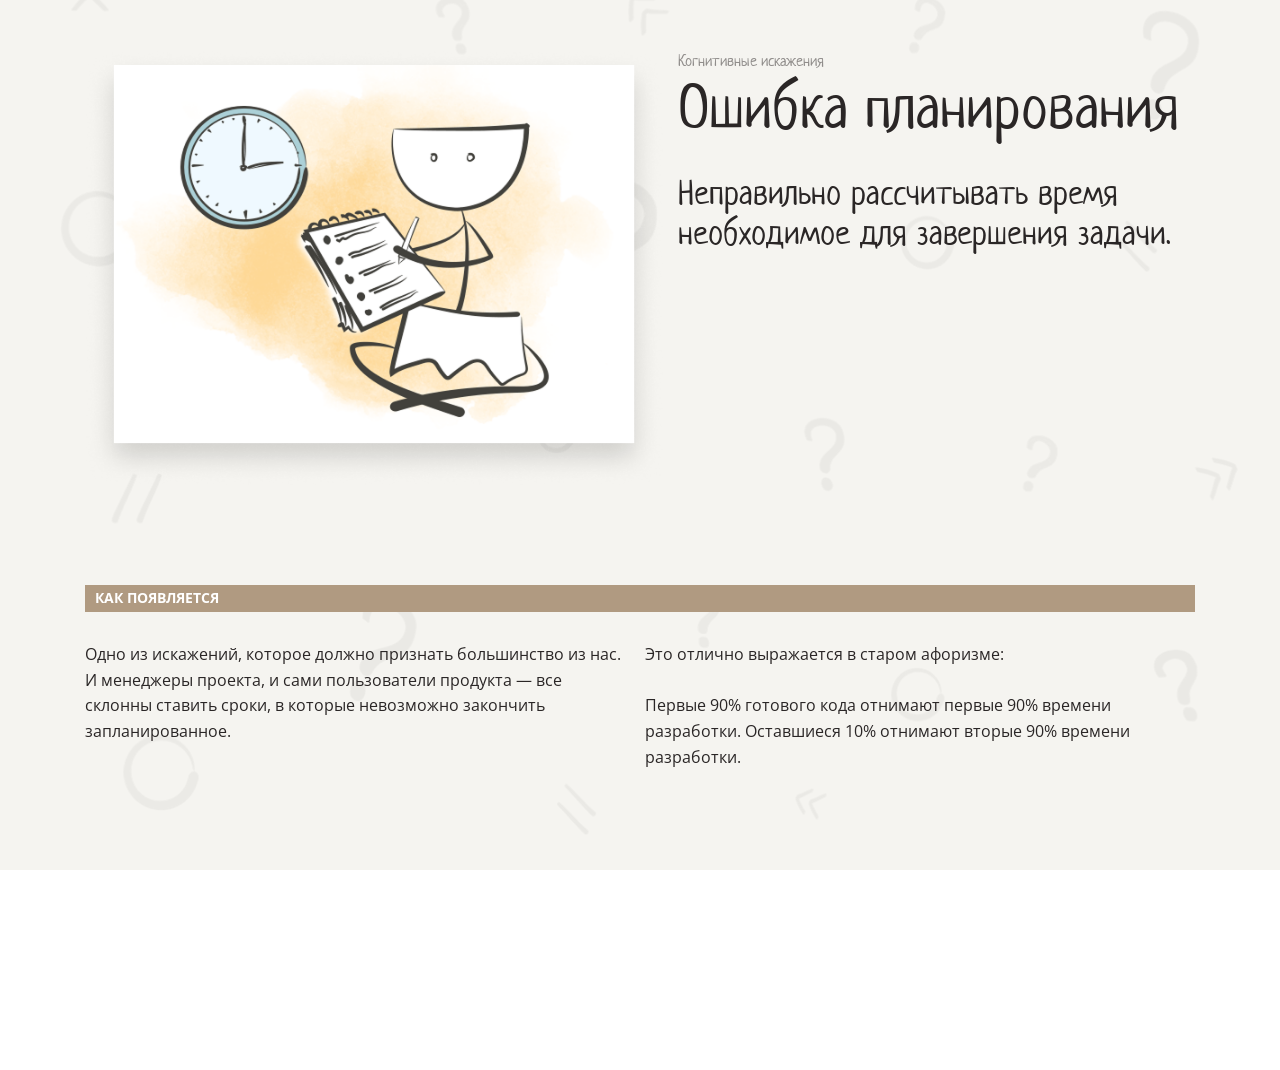
==== commit 09f0d5fd: "refactor: errors-in-planning page" ====
--- a/index.html
+++ b/index.html
@@ -18,7 +18,7 @@
           </h1>
           <img
             class="header-image"
-            src="/images/image1.png"
+            src="/images/header.png"
             alt="Декоративная картинка"
           />
           <section class="header-container">
@@ -250,7 +250,8 @@
               </p>
               <h2 class="mb-30">Гиперболическое обесценивание</h2>
               <p class="font-neucha text-34 ln-12">
-                Вы гонитесь за немедленной маленькой выгодой и игнорируете более крупную, недоступную сейчас, но доступную в будущем.
+                Вы гонитесь за немедленной маленькой выгодой и игнорируете более
+                крупную, недоступную сейчас, но доступную в будущем.
               </p>
             </div>
             <img
@@ -263,15 +264,57 @@
           <section class="effect-columns text-white">
             <h5 class="effect-title effect-title-white">Как появляется</h5>
             <p class="effect-column">
-              Вы когда-нибудь откладывали написание теста? Ловили себя на использовании клавиш-стрелок в Vim? Поздравляю, у вас наблюдается гиперболическое обесценивание.
-            </p>
-            <p class="effect-column">
-              Немедленная выгода от использования чего-то быстродоступного значительно смягчает боль, которую нужно перетерпеть, чтобы усвоить правильный синтаксис для перемещения на нужную строчку. Но как только вы поймёте как перемещаться быстрее, выгода в будущем намного выше. В итоге вы сохраните много времени.
-            </p>
-          </section>
-        </article>
-      </section>
-
+              Вы когда-нибудь откладывали написание теста? Ловили себя на
+              использовании клавиш-стрелок в Vim? Поздравляю, у вас наблюдается
+              гиперболическое обесценивание.
+            </p>
+            <p class="effect-column">
+              Немедленная выгода от использования чего-то быстродоступного
+              значительно смягчает боль, которую нужно перетерпеть, чтобы
+              усвоить правильный синтаксис для перемещения на нужную строчку. Но
+              как только вы поймёте как перемещаться быстрее, выгода в будущем
+              намного выше. В итоге вы сохраните много времени.
+            </p>
+          </section>
+        </article>
+      </section>
+
+      <section id="errors-in-planning" class="wrapper wrapper-light">
+        <article class="box">
+          <header class="effect-header">
+            <img
+              src="/images/errors-in-planning.png"
+              alt="Декоративная картинка"
+              width="578"
+              height="434"
+            />
+            <div class="w-502">
+              <p class="font-neucha font-24 ln-12 text-secondary-dark">
+                Когнитивные искажения
+              </p>
+              <h2 class="mb-30">Ошибка планирования</h2>
+              <p class="font-neucha text-34 ln-12">
+                Неправильно рассчитывать время необходимое для завершения
+                задачи.
+              </p>
+            </div>
+          </header>
+          <section class="effect-columns">
+            <h5 class="effect-title effect-title-brown">Как появляется</h5>
+            <p class="effect-column">
+              Одно из искажений, которое должно признать большинство из нас. И
+              менеджеры проекта, и сами пользователи продукта — все склонны
+              ставить сроки, в которые невозможно закончить запланированное.
+            </p>
+            <p class="effect-column">
+              Это отлично выражается в старом афоризме:<br />
+              <br />
+              Первые 90% готового кода отнимают первые 90% времени разработки.
+              Оставшиеся 10% отнимают вторые 90% времени разработки.
+            </p>
+          </section>
+        </article>
+      </section>
     </main>
     <footer class="box"></footer>
   </body>
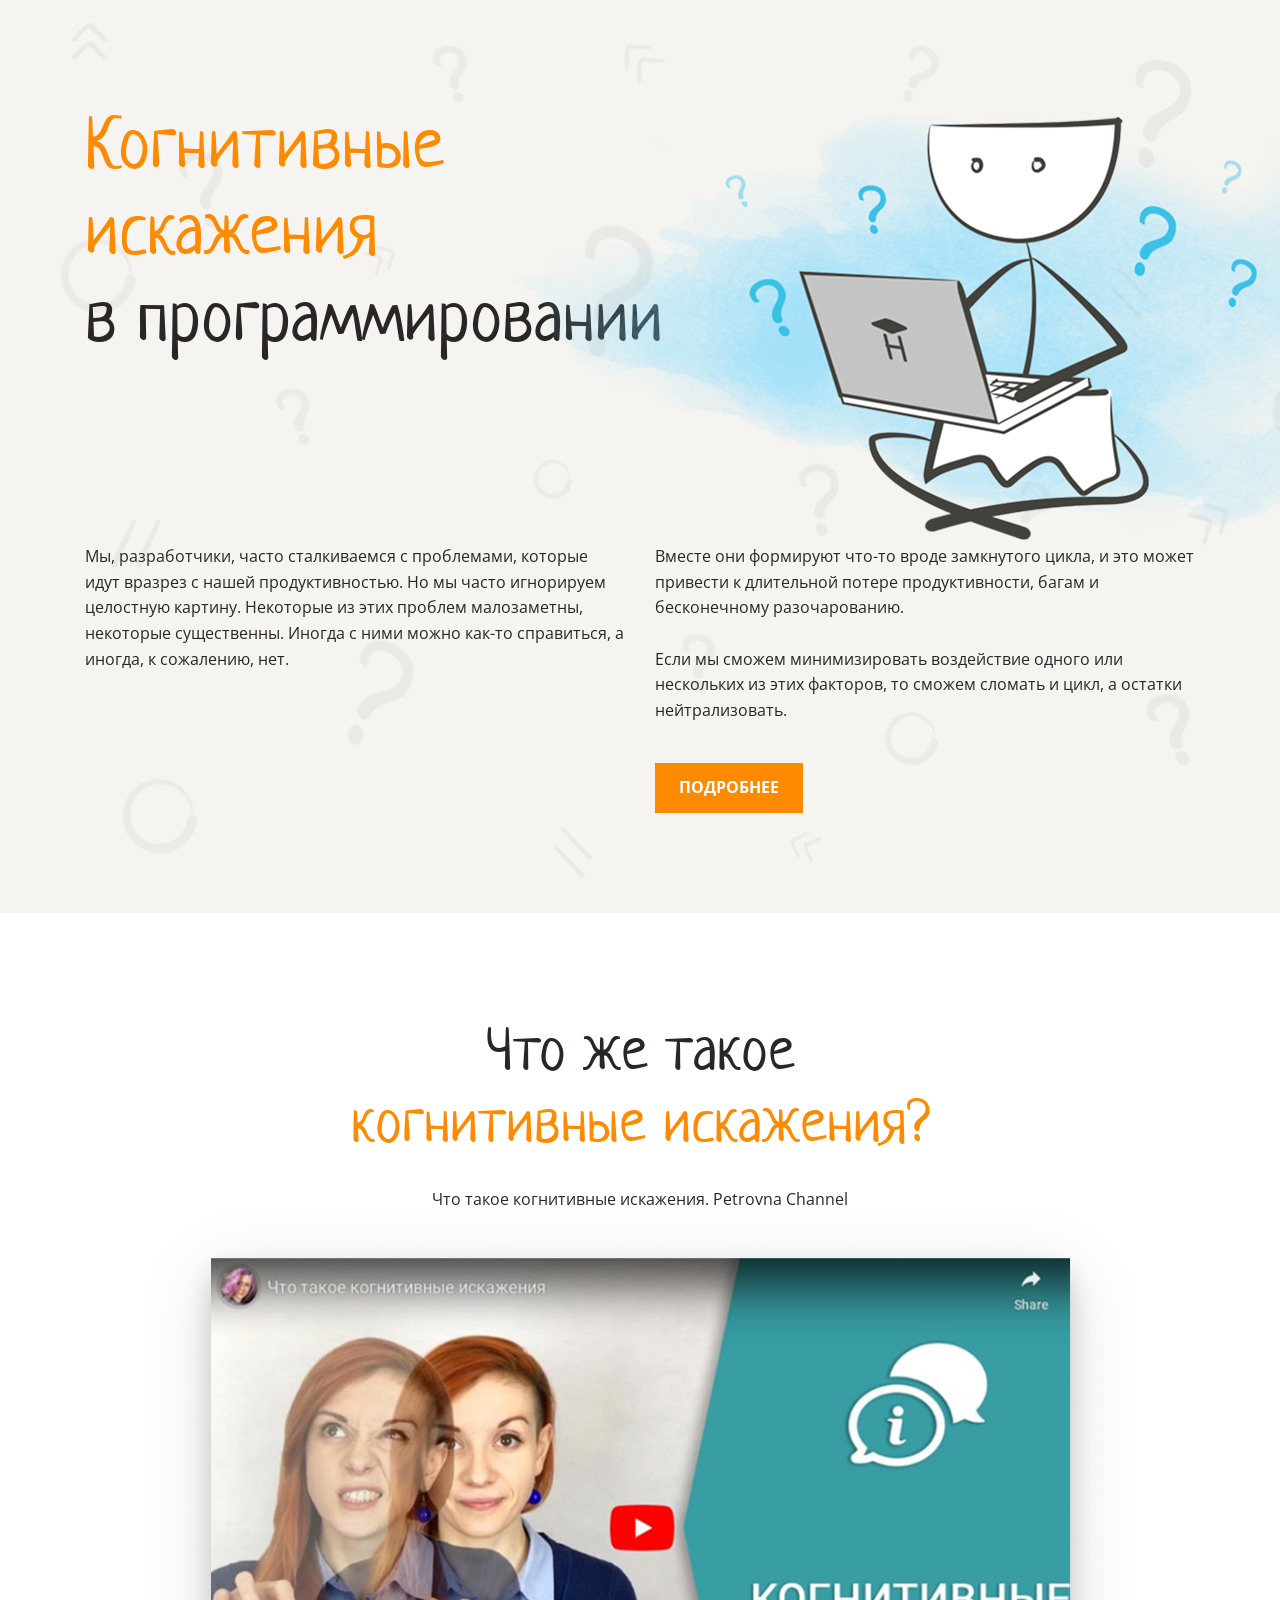
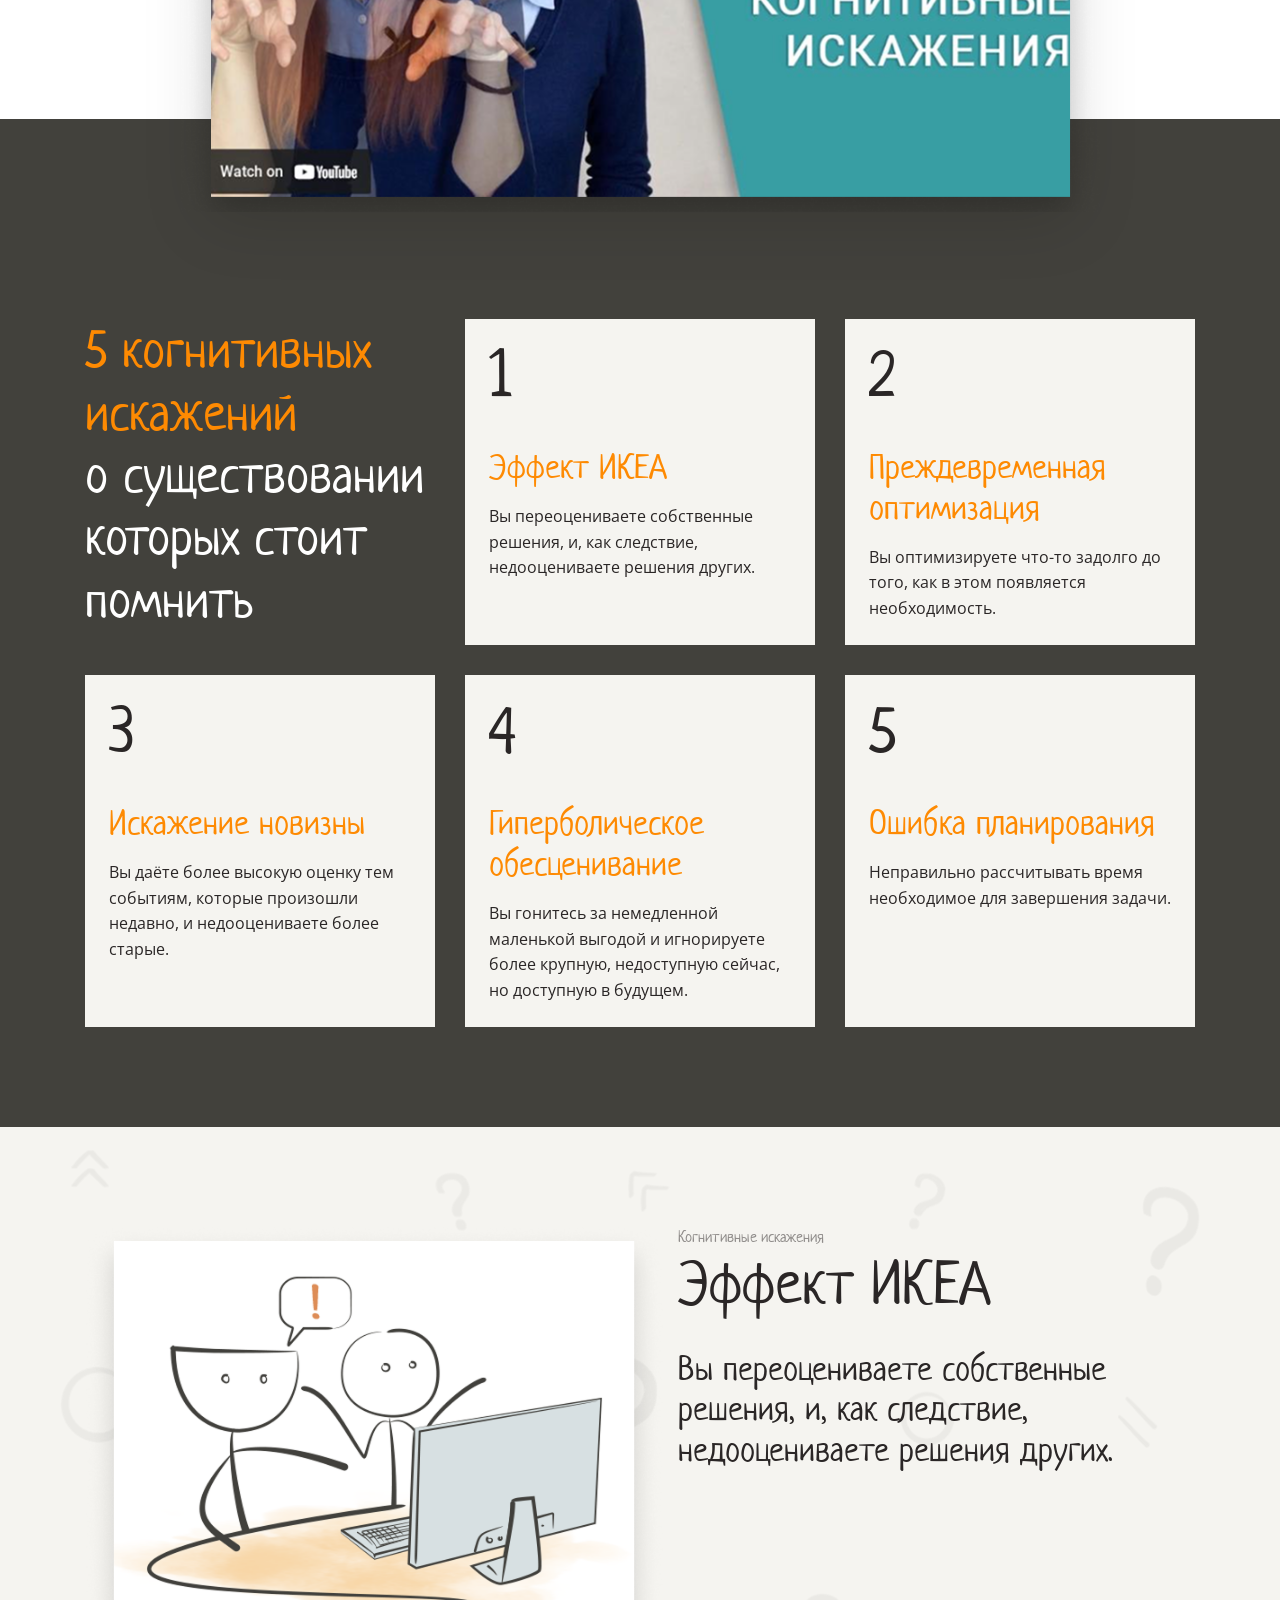
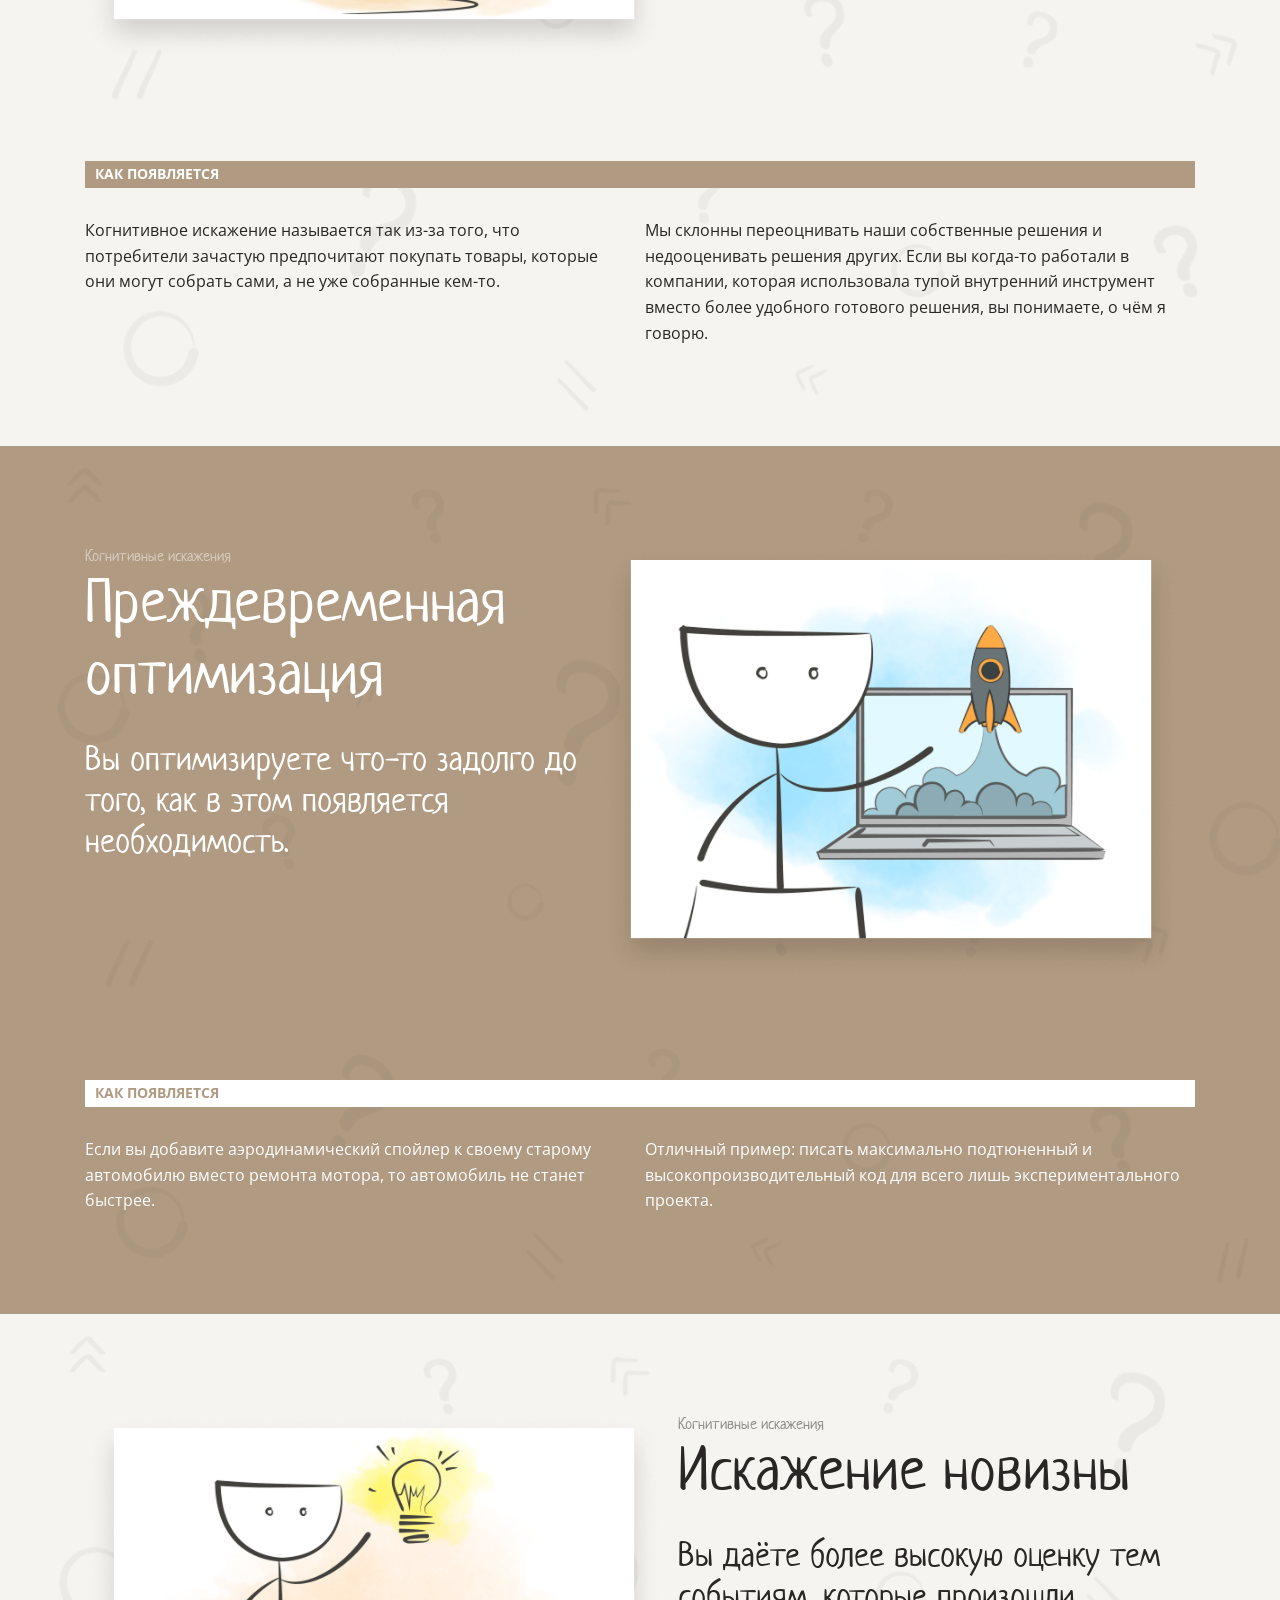
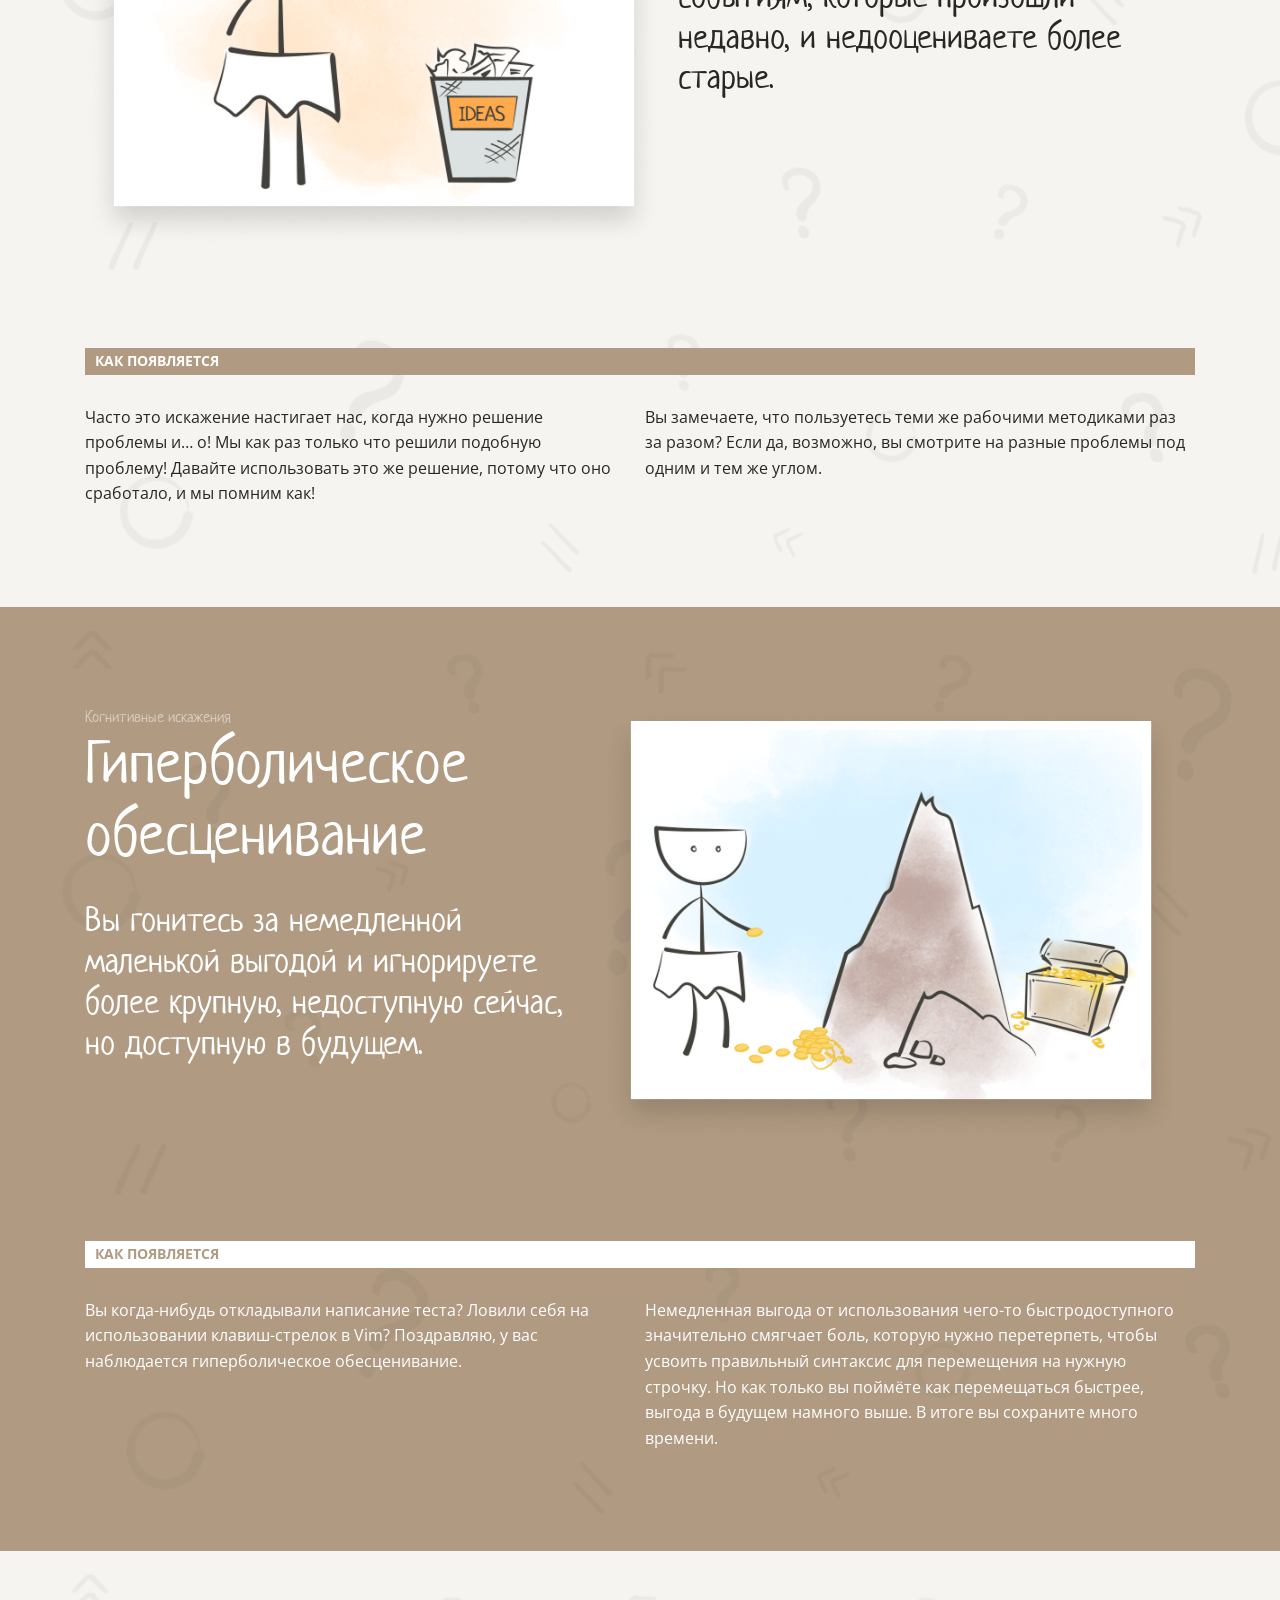
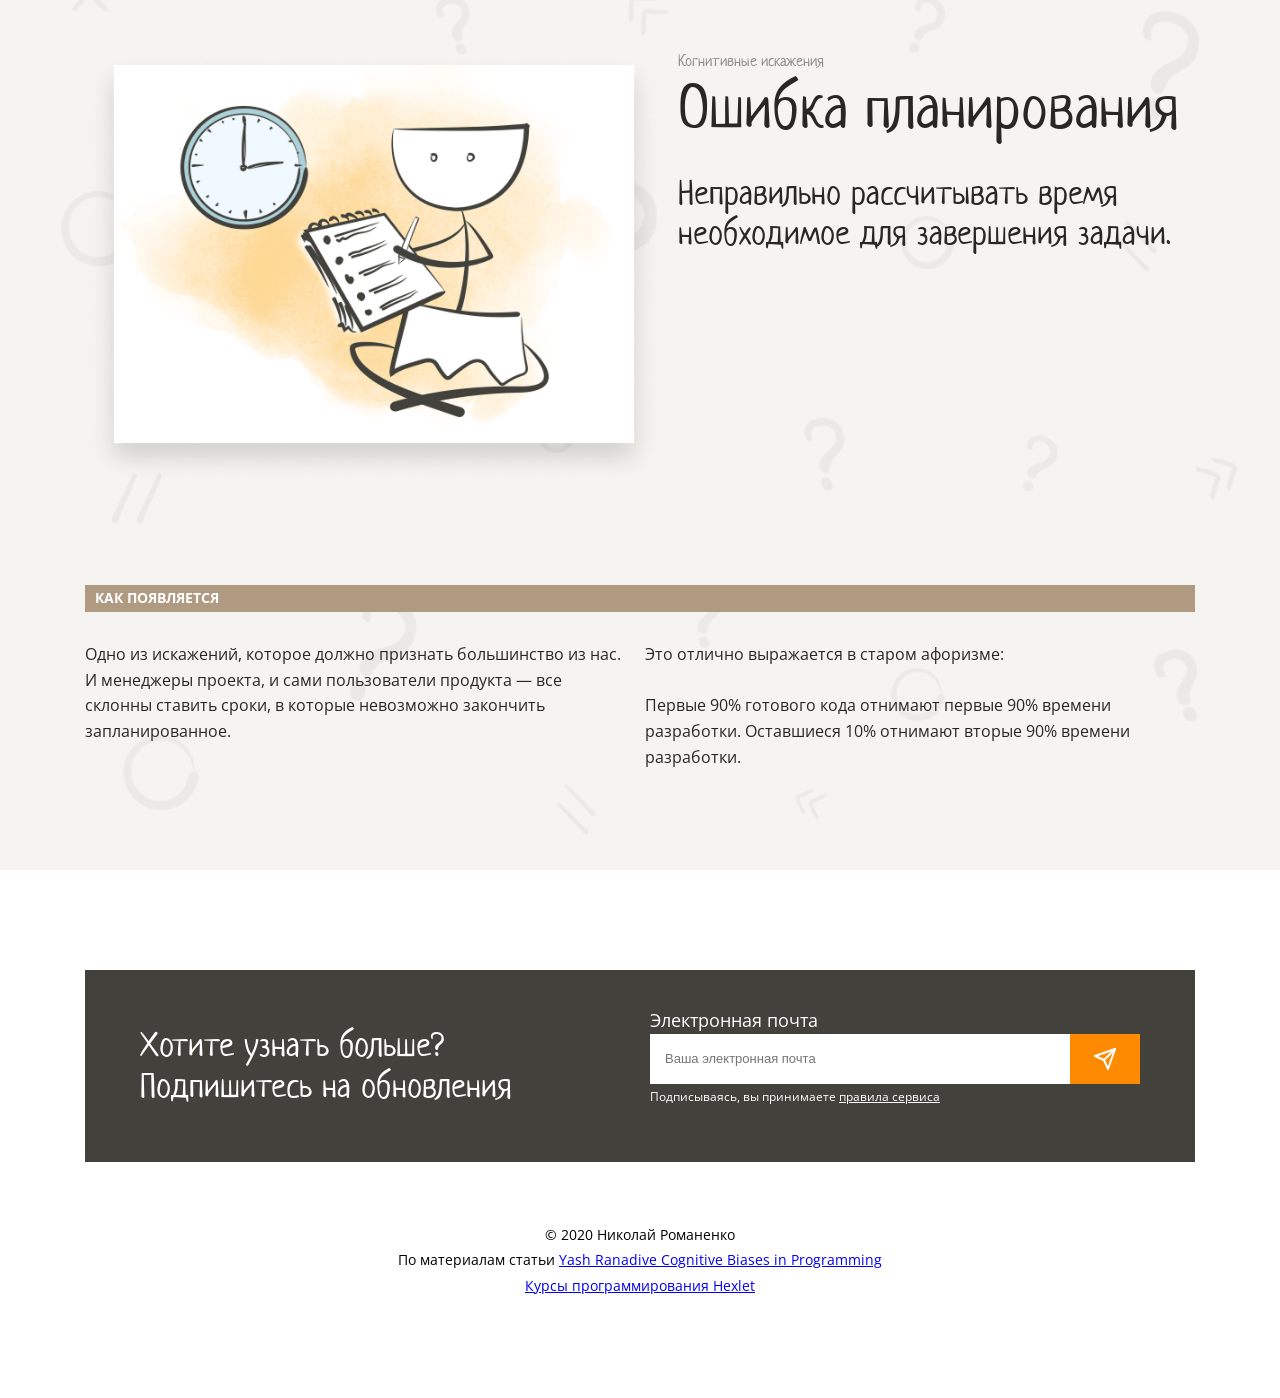
==== commit 861cc16b: "feat: add footer page and chore: ignore .DS_Store" ====
--- a/index.html
+++ b/index.html
@@ -316,6 +316,33 @@
         </article>
       </section>
     </main>
-    <footer class="box"></footer>
+    <footer class="footer">
+      <section class="box">
+        <div class="footer-form">
+          <h4>Хотите узнать больше?<br />Подпишитесь на обновления</h4>
+          <form class="user-form">
+            <label for="user-email" class="label-user-email"
+              >Электронная почта</label
+            >
+            <input
+              id="user-email"
+              class="user-email"
+              type="email"
+              placeholder="Ваша электронная почта"
+            />
+            <button type="submit" class="submit-email-button"></button>
+            <p class="form-under">
+              Подписываясь, вы принимаете
+              <a href="#" class="text-white">правила сервиса</a>
+            </p>
+          </form>
+        </div>
+        <address class="address">
+          <p class="address-contact">© 2020 Николай Романенко</p>
+          <p>По материалам статьи <a href="https://medium.com/hackernoon/cognitive-biases-in-programming-5e937707c27b">Yash Ranadive Cognitive Biases in Programming</a></p>
+          <p><a href="https://ru.hexlet.io/">Курсы программирования Hexlet</a></p>
+        </address>
+      </section>
+    </footer>
   </body>
 </html>
--- a/src/styles/style.css
+++ b/src/styles/style.css
@@ -1,5 +1,5 @@
 @font-face {
-  font-family: "Neucha";
+  font-family: Neucha;
   src: url("/fonts/Neucha-Regular.woff2") format("woff2");
   font-weight: 400;
   font-style: normal;
@@ -32,7 +32,6 @@
   --color-dark-transparent: #908d8b;
   --color-brown: #b09a81;
   --color-blue: #1085c5;
-
   --line-height-base: 1.6em;
   --font-color: var(--color-dark);
   --font-size-base: 16px;
@@ -55,7 +54,7 @@
 }
 
 h1, h2, h3, h4, h5, h6 {
-  font-family: 'Neucha', sans-serif;
+  font-family: Neucha, cursive;
   font-weight: 400;
   font-style: normal;
   line-height: 1.2em;
@@ -136,11 +135,73 @@
 }
 
 .card-number {
-  font-family: 'Neucha', sans-serif;
+  font-family: Neucha, cursive;
   font-weight: 400;
   font-style: normal;
   font-size: 64px;
   line-height: 1;
+}
+
+.footer-form {
+  position: relative;
+  padding: 55px;
+  margin-bottom: 60px;
+  color: white;
+  background-color: var(--color-dark-primary);
+}
+
+.user-form {
+  position: absolute;
+  top: 38px;
+  right: 55px;
+  display: flex;
+  flex-flow: row wrap;
+  width: 490px;
+}
+
+.user-email {
+  height: 50px;
+  width: 420px;
+  padding: 15px;
+}
+
+.user-email::placeholder {
+  font-size: 13px;
+  color: #757575;
+}
+
+.label-user-email {
+  width: 100%;
+  font-size: 18px;
+}
+
+.submit-email-button {
+  position: relative;
+  height: 50px;
+  width: 70px;
+  background-color: var(--color-primary);
+}
+
+.submit-email-button::before {
+  content: "";
+  position: absolute;
+  top: 50%;
+  left: 50%;
+  transform: translate(-50%, -50%);
+  height: 24px;
+  width: 24px;
+  background-image: url("/icons/send.svg");
+}
+
+.form-under {
+  font-size: 12px;
+}
+
+.address {
+  font-size: 14px;
+  font-style: normal;
+  text-align: center;
+  color: black;
 }
 
 .box {
@@ -202,7 +263,7 @@
 .effect-title {
   width: 100%;
   padding: 5px 10px;
-  font-family: "Open Sans";
+  font-family: "Open Sans", sans-serif;
   font-size: 14px;
   line-height: 1.2;
   font-weight: 700;
@@ -284,7 +345,7 @@
 }
 
 .font-neucha {
-  font-family: "Neucha";
+  font-family: Neucha, cursive;
 }
 
 .ln-12 {
@@ -308,8 +369,8 @@
 }
 
 .drop-shadow {
-  filter: drop-shadow(0 16px 32px rgba(0 0 0 / 15%));
-}
-
-
-
+  filter: drop-shadow(0 16px 32px rgb(0 0 0 / 15%));
+}
+
+
+
